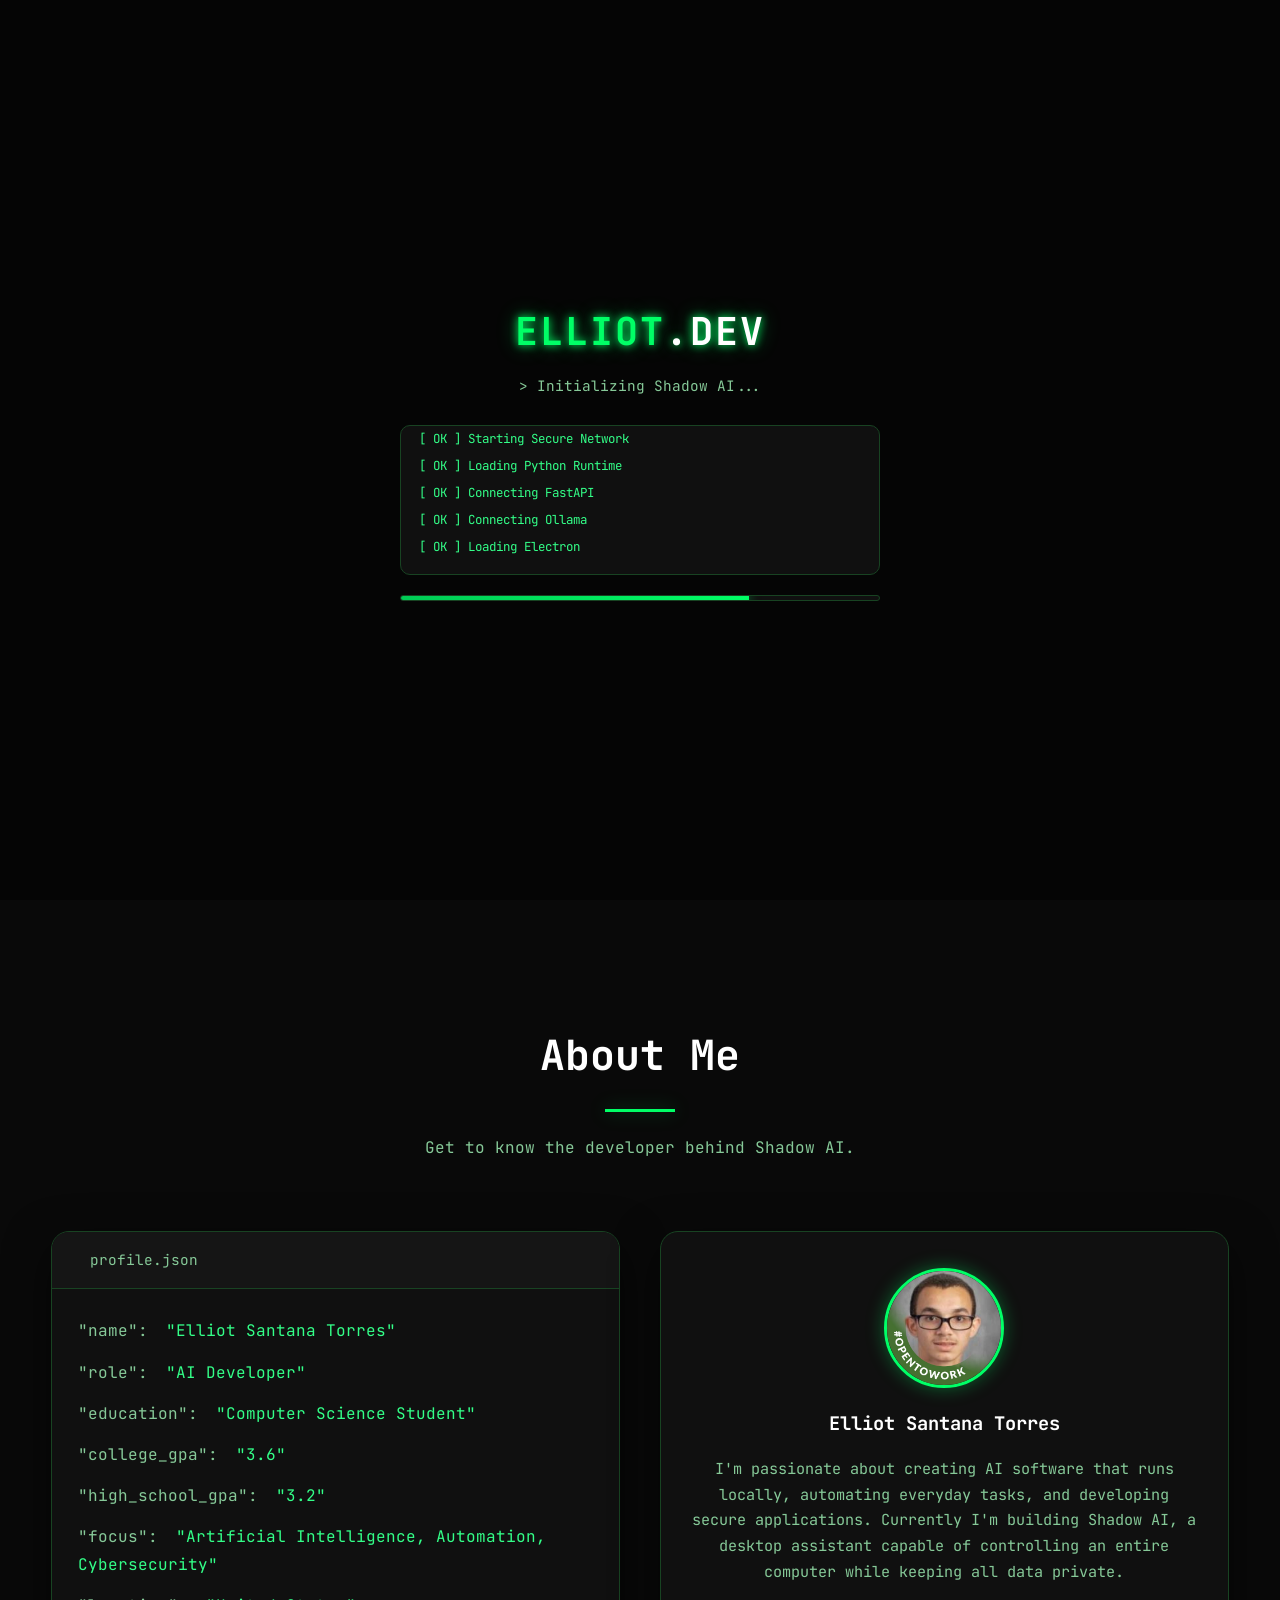
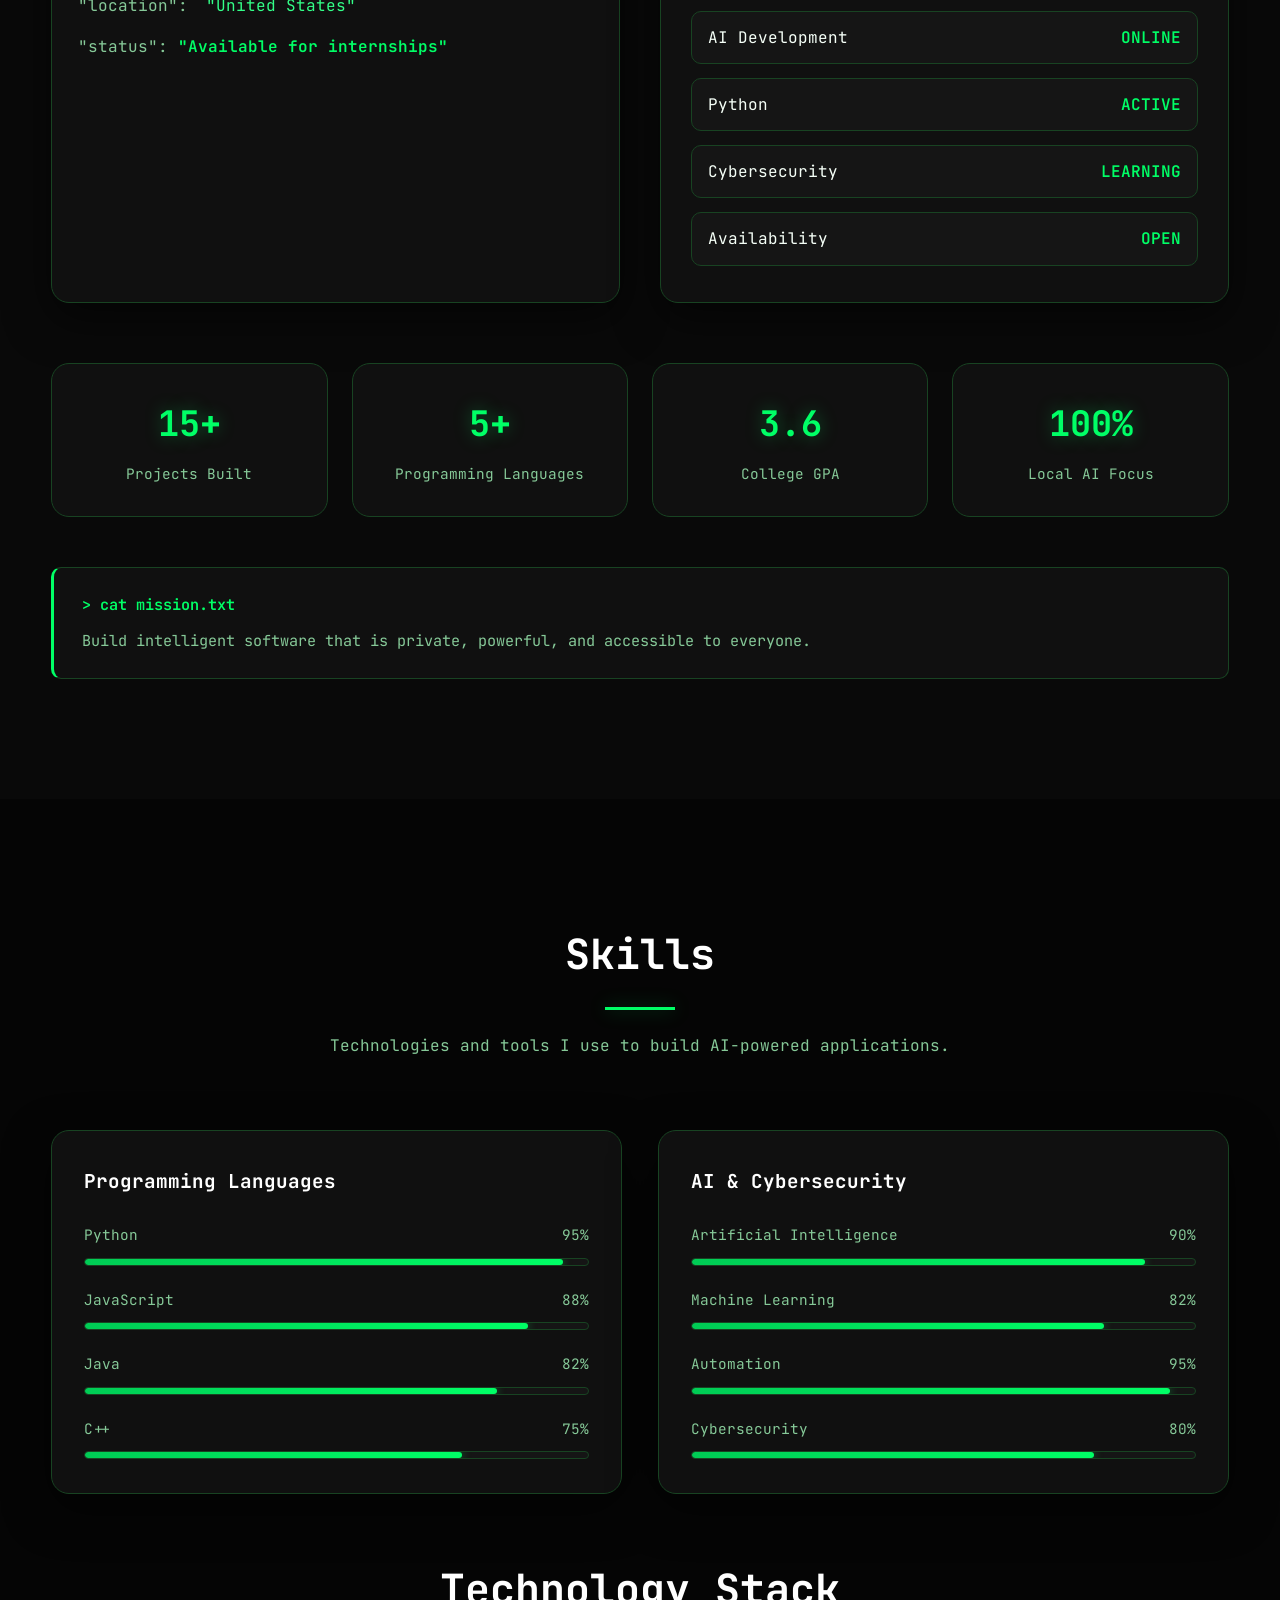
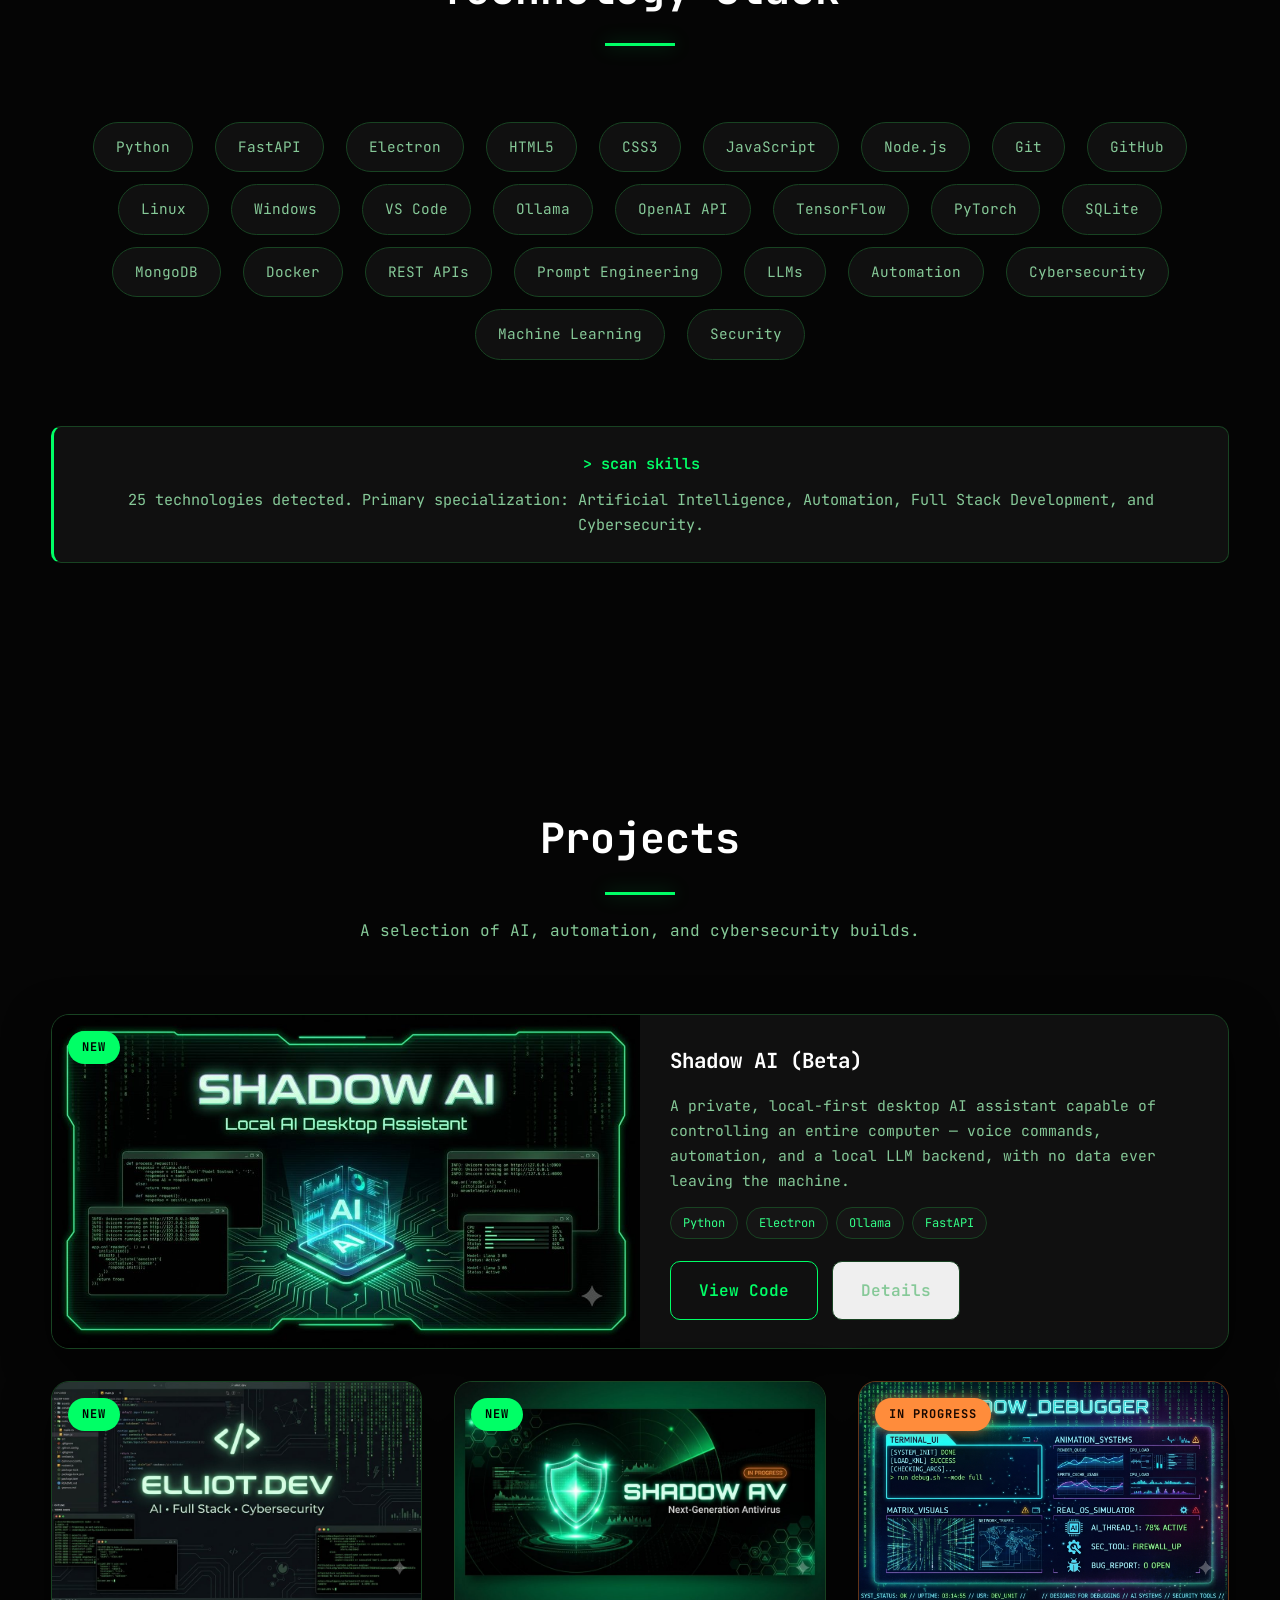
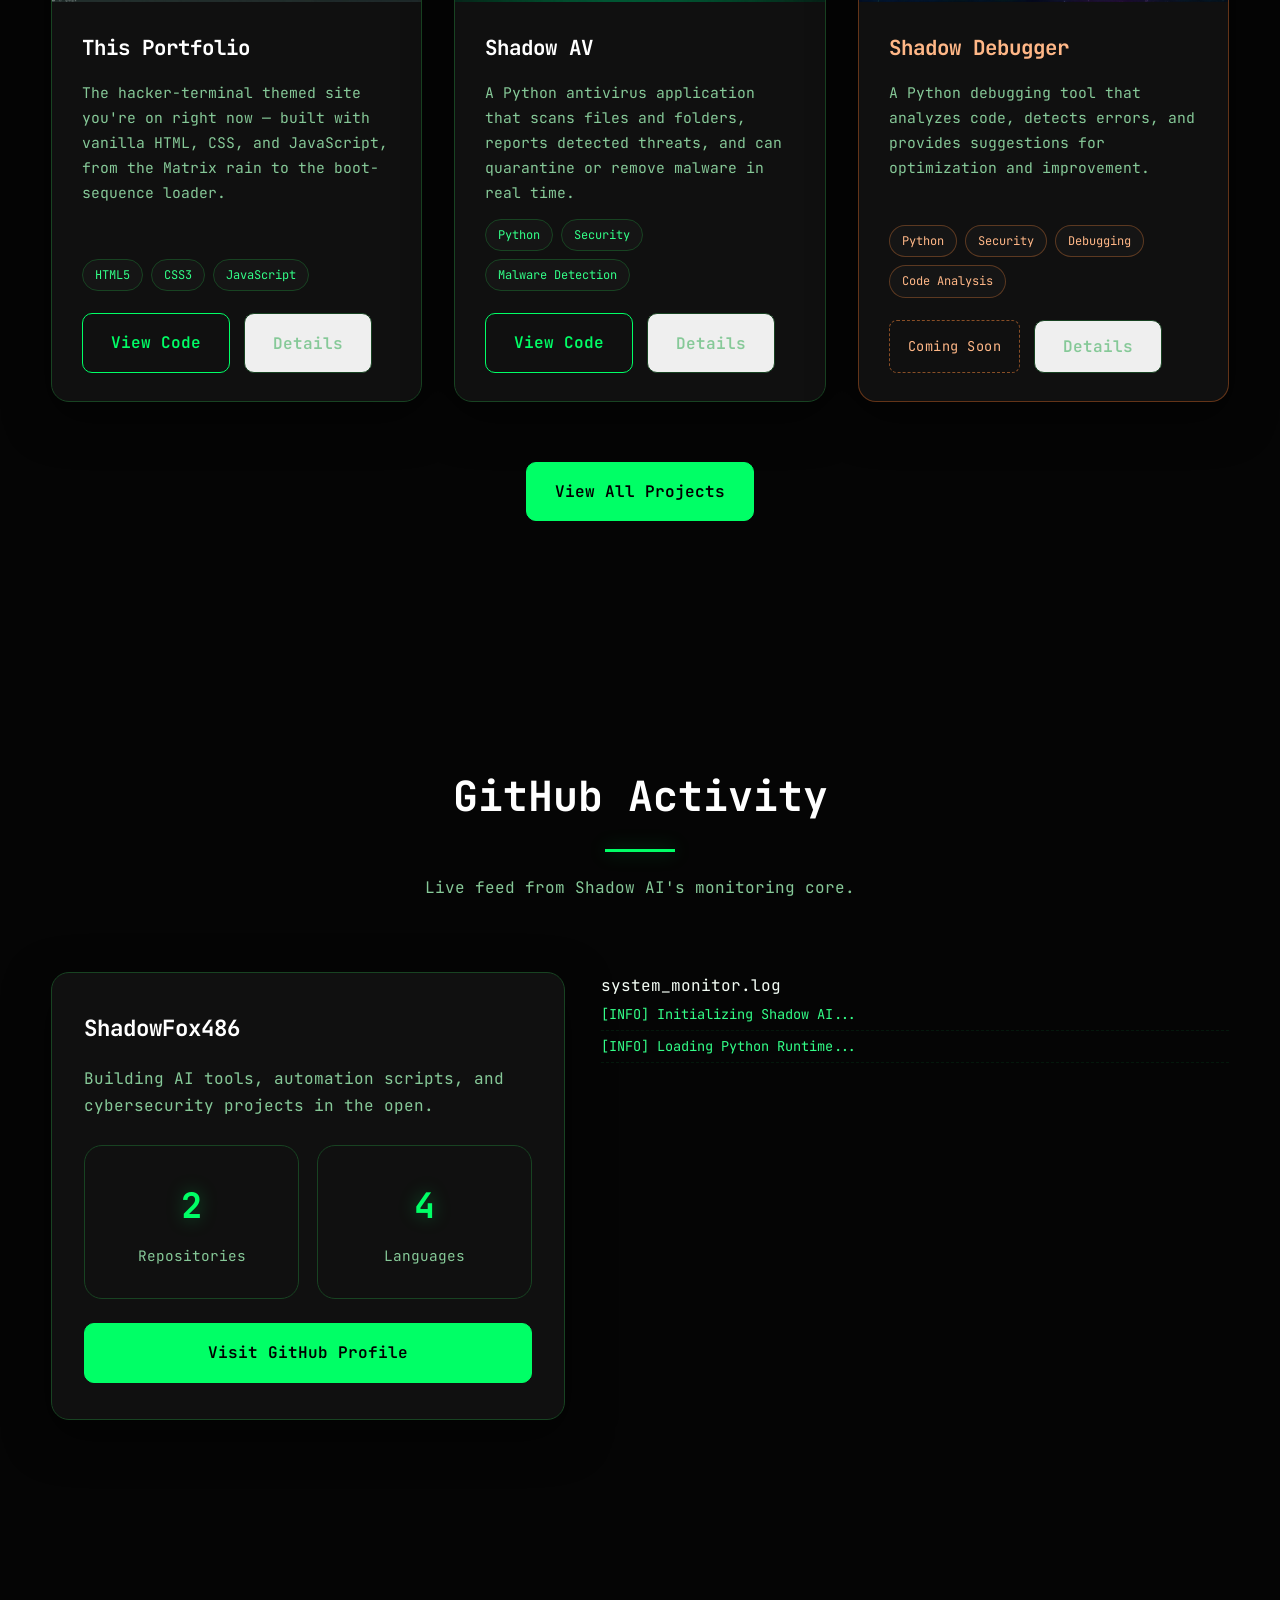
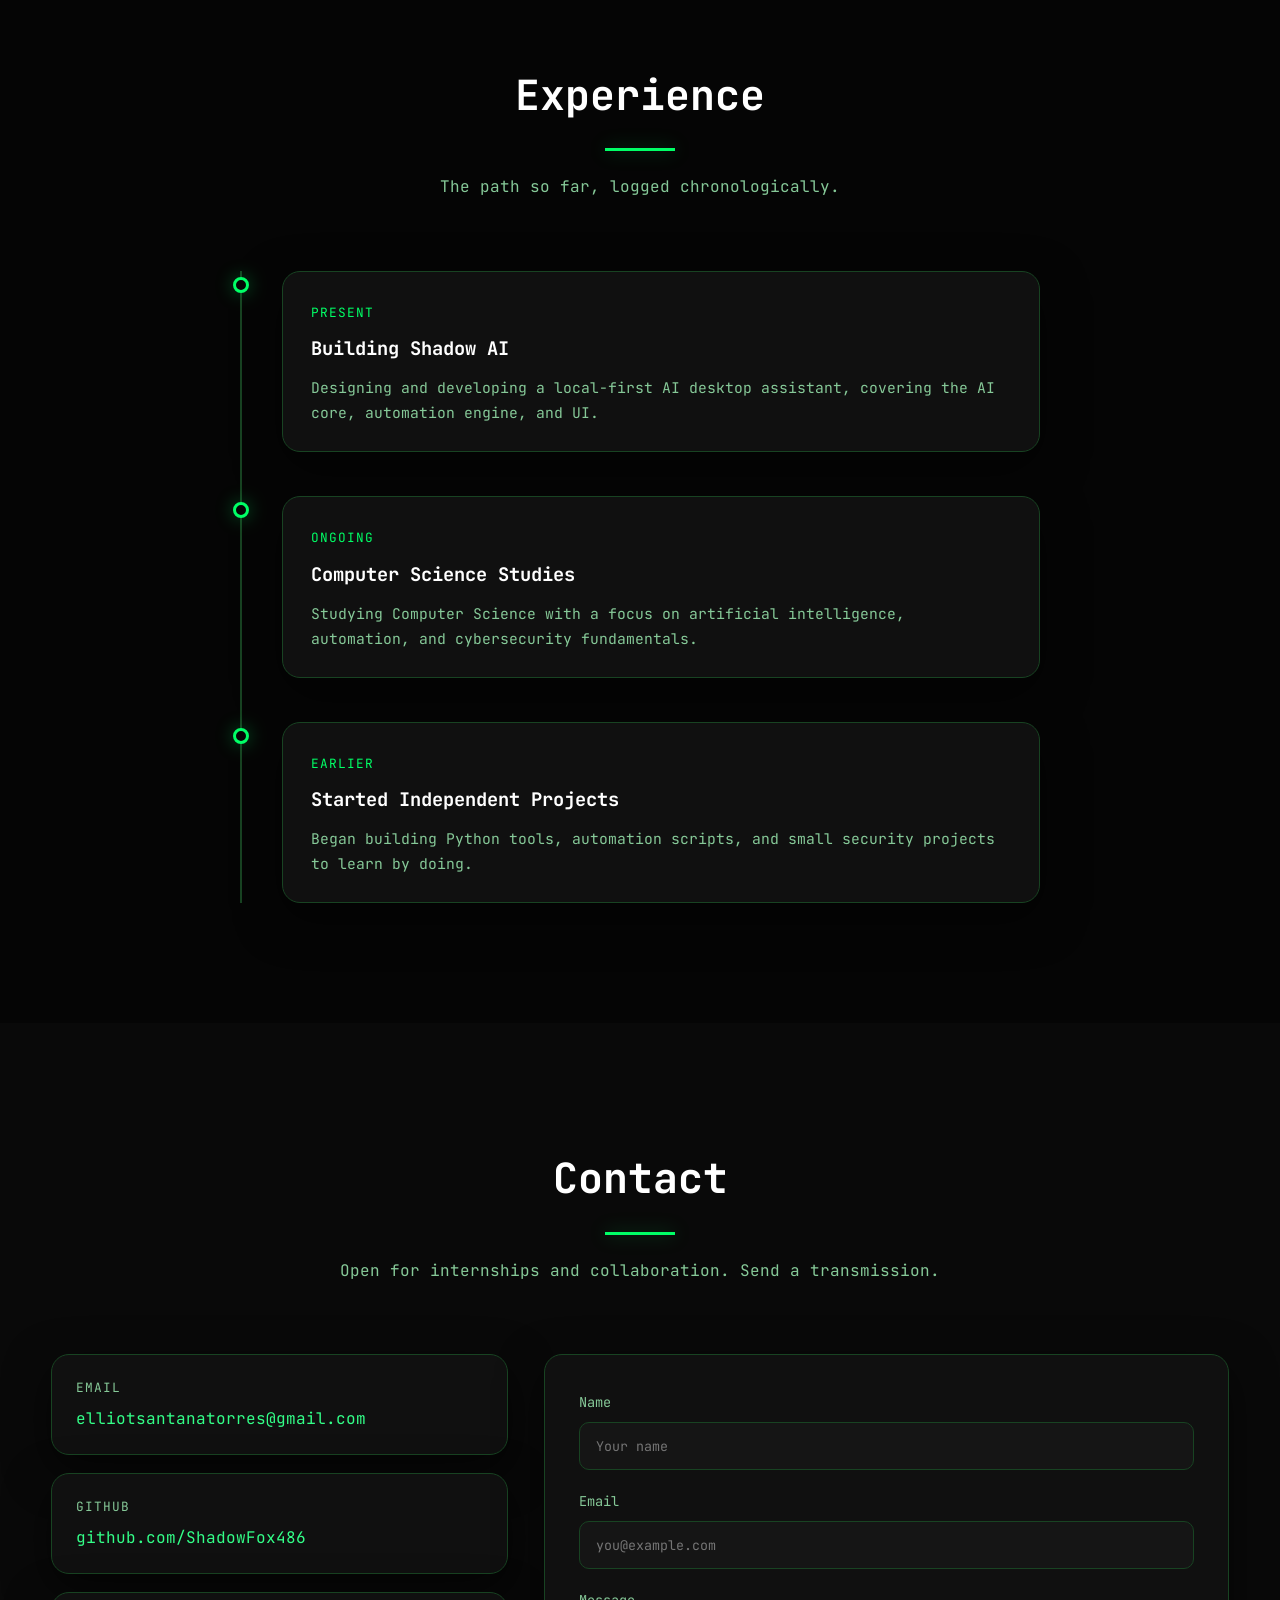
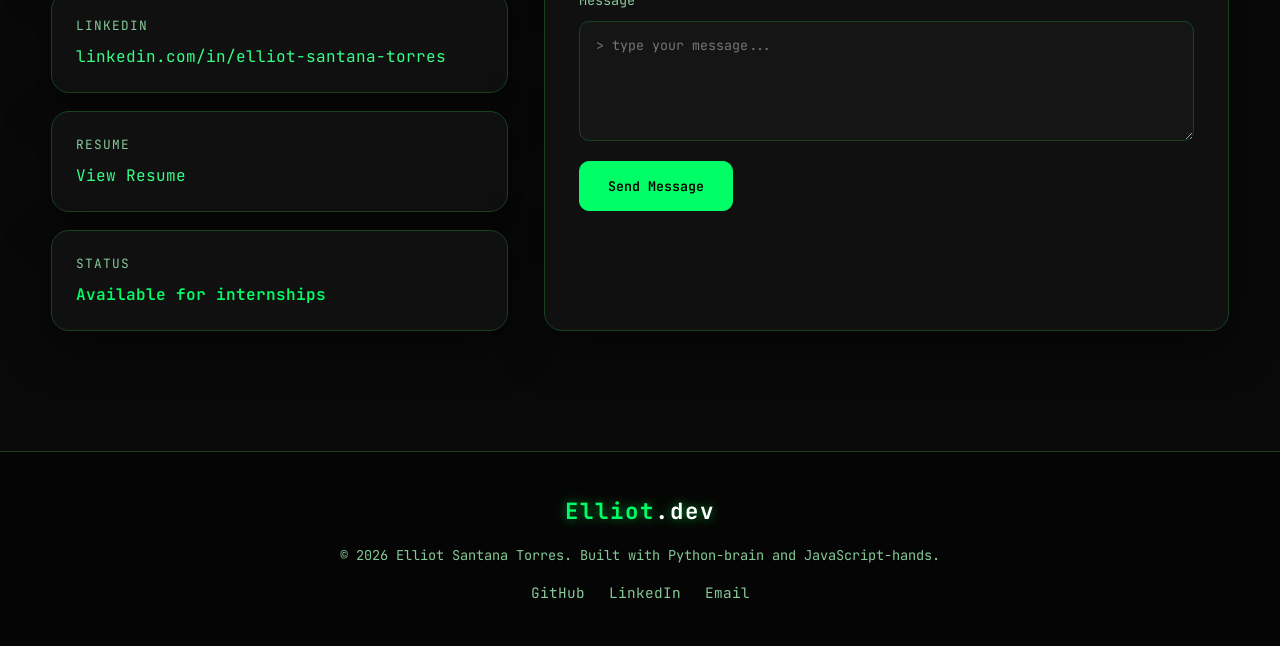
==== index.html @ 2250571c "first commit" ====
<!DOCTYPE html>
<html lang="en">

<head>
    <meta charset="UTF-8">

    <meta name="viewport"
          content="width=device-width, initial-scale=1.0">

    <title>Elliot.dev | AI Developer</title>

    <meta name="description"
          content="Portfolio of Elliot Santana Torres - AI Developer, Full Stack Developer, Cybersecurity Student">

    <link rel="icon" type="image/svg+xml" href="assets/icons/favicon.svg">

    <link rel="stylesheet" href="css/style.css">
    <link rel="stylesheet" href="css/animations.css">
    <link rel="stylesheet" href="css/responsive.css">


</head>

<body class="crt">
    <!-- ========================================= -->
<!-- LOADER -->
<!-- ========================================= -->

<div class="loader" id="loader">

    <div class="loader-inner">

        <h1 class="glow">
            ELLIOT<span class="text-white">.DEV</span>
        </h1>

        <p class="loader-sub">
            &gt; Initializing Shadow AI...
        </p>

        <div class="boot-log" id="boot-log"></div>

        <div class="loader-track">

            <div class="loader-bar" id="loader-bar"></div>

        </div>

    </div>

</div>
<!-- Matrix Background -->

<canvas id="matrix"></canvas>

<!-- Grid -->

<div class="grid-overlay"></div>

<!-- CRT Scanlines -->

<div class="scanlines"></div>

<!-- Scroll Progress -->

<div class="progress-bar"></div>
<header class="navbar">

    <a href="#" class="logo">

        Elliot<span>.dev</span>

    </a>

    <ul class="nav-links">

        <li><a href="#hero" class="active">Home</a></li>

        <li><a href="#about">About</a></li>

        <li><a href="#skills">Skills</a></li>

        <li><a href="#projects">Projects</a></li>

        <li><a href="#github">GitHub</a></li>

        <li><a href="#timeline">Experience</a></li>

        <li><a href="#contact">Contact</a></li>

    </ul>

    <div class="nav-right">

        <div class="status">

            <span class="status-dot"></span>

            SYSTEM ONLINE

        </div>

        <button class="menu-toggle">

            ☰

        </button>

    </div>

</header>
<section id="hero" class="hero">

<div class="container">

<div class="hero-grid">
    <div class="hero-left reveal">

<p class="hero-tag">

> SYSTEM READY

</p>

<h1>

Hi, I'm

<span class="text-green glow">

Elliot

</span>

</h1>

<h2 class="hero-job">

AI Developer

</h2>

<p class="hero-description">

I build AI applications, desktop software,
automation tools, and cybersecurity projects.

Currently studying Computer Science while
developing Shadow AI.

</p>
<div id="typing-terminal">

<div class="prompt-line">

<span class="prompt">

elliot@shadow:~$

</span>

<span class="command" id="typing"></span>

<span class="cursor"></span>

</div>

</div>
<div class="hero-status">

<span>Python</span>

<span>AI</span>

<span>Cybersecurity</span>

<span>Full Stack</span>

<span>Automation</span>

<span>Machine Learning</span>

</div>

</div>
<!-- ========================================= -->
<!-- HERO RIGHT -->
<!-- ========================================= -->

<div class="hero-card reveal float">

    <div class="terminal-window">

        <div class="terminal-header">

            <div class="window-controls">

                <span class="red"></span>

                <span class="yellow"></span>

                <span class="green"></span>

            </div>

            <div class="terminal-title">

                Shadow AI v3.0

            </div>

        </div>

        <div class="terminal-body">

            <img
                src="assets/images/profile.jpg"
                alt="Elliot Santana Torres"
                class="profile-image">

            <p>

                <span class="prompt">
                    root@shadow:~$
                </span>

                boot shadow_ai

            </p>

            <p class="success">

                ✔ AI Core Loaded

            </p>

            <p class="success">

                ✔ Python Engine Loaded

            </p>

            <p class="success">

                ✔ Automation Services Online

            </p>

            <p class="success">

                ✔ Voice Recognition Ready

            </p>

            <p class="success">

                ✔ Local LLM Connected

            </p>

            <p>

                <span class="prompt">
                    root@shadow:~$
                </span>

                status

            </p>

            <p class="white">

                CPU ............. 14%

            </p>

            <p class="white">

                RAM ............. 3.2 GB

            </p>

            <p class="white">

                AI Models ....... 5 Loaded

            </p>

            <p class="white">

                Security ........ ENABLED

            </p>

            <p class="white">

                Desktop Control . ACTIVE

            </p>

            <br>

            <p class="live">

                Shadow AI Running...

            </p>

        </div>

    </div>

</div>
</div>
</div>
</section>
<!-- ==========================================================
     ABOUT
========================================================== -->

<section id="about" class="about">

<div class="container">

<div class="section-title reveal">

<h2>About Me</h2>

<div class="divider"></div>

<p>

Get to know the developer behind Shadow AI.

</p>

</div>

<div class="about-grid">
    <div class="about-terminal reveal">

<div class="about-header">

<div class="window-controls">

<span class="red"></span>

<span class="yellow"></span>

<span class="green"></span>

</div>

<div class="about-title">

profile.json

</div>

</div>

<div class="about-body">

<p class="about-line">

"name":

<span class="about-value">

"Elliot Santana Torres"

</span>

</p>

<p class="about-line">

"role":

<span class="about-value">

"AI Developer"

</span>

</p>

<p class="about-line">

"education":

<span class="about-value">

"Computer Science Student"

</span>

</p>

<p class="about-line">

"college_gpa":

<span class="about-value">

"3.6"

</span>

</p>

<p class="about-line">

"high_school_gpa":

<span class="about-value">

"3.2"

</span>

</p>

<p class="about-line">

"focus":

<span class="about-value">

"Artificial Intelligence, Automation, Cybersecurity"

</span>

</p>

<p class="about-line">

"location":

<span class="about-value">

"United States"

</span>

</p>

<p class="about-line">

"status":

<span class="online">

"Available for internships"

</span>

</p>

</div>

</div>
<div class="profile-card reveal">

<img
src="assets/images/profile.jpg"
alt="Elliot">

<h3>

Elliot Santana Torres

</h3>

<p>

I'm passionate about creating AI software that runs locally,
automating everyday tasks, and developing secure applications.

Currently I'm building Shadow AI, a desktop assistant capable
of controlling an entire computer while keeping all data private.

</p>
<div class="status-list">

<div class="status-item">

<span>AI Development</span>

<span class="online">ONLINE</span>

</div>

<div class="status-item">

<span>Python</span>

<span class="online">ACTIVE</span>

</div>

<div class="status-item">

<span>Cybersecurity</span>

<span class="online">LEARNING</span>

</div>

<div class="status-item">

<span>Availability</span>

<span class="online">OPEN</span>

</div>

</div>

</div>
</div>
<div class="about-stats reveal">

<div class="stat-card">

<h2>15+</h2>

<p>Projects Built</p>

</div>

<div class="stat-card">

<h2>5+</h2>

<p>Programming Languages</p>

</div>

<div class="stat-card">

<h2>3.6</h2>

<p>College GPA</p>

</div>

<div class="stat-card">

<h2>100%</h2>

<p>Local AI Focus</p>

</div>

</div>
<div class="command-block reveal">

<p>

> cat mission.txt

</p>

<p>

Build intelligent software that is private,
powerful, and accessible to everyone.

</p>

</div>
</div>

</section>
<!-- ==========================================================
     SKILLS
========================================================== -->

<section id="skills" class="skills">

<div class="container">

<div class="section-title reveal">

<h2>Skills</h2>

<div class="divider"></div>

<p>

Technologies and tools I use to build AI-powered applications.

</p>

</div>

<div class="skills-grid">
    <div class="skill-category glass reveal">

<h3>

Programming Languages

</h3>

<div class="skill">

<div class="skill-header">

<span>Python</span>

<span>95%</span>

</div>

<div class="progress">

<span style="width:95%"></span>

</div>

</div>

<div class="skill">

<div class="skill-header">

<span>JavaScript</span>

<span>88%</span>

</div>

<div class="progress">

<span style="width:88%"></span>

</div>

</div>

<div class="skill">

<div class="skill-header">

<span>Java</span>

<span>82%</span>

</div>

<div class="progress">

<span style="width:82%"></span>

</div>

</div>

<div class="skill">

<div class="skill-header">

<span>C++</span>

<span>75%</span>

</div>

<div class="progress">

<span style="width:75%"></span>

</div>

</div>

</div>
<div class="skill-category glass reveal">

<h3>

AI & Cybersecurity

</h3>

<div class="skill">

<div class="skill-header">

<span>Artificial Intelligence</span>

<span>90%</span>

</div>

<div class="progress">

<span style="width:90%"></span>

</div>

</div>

<div class="skill">

<div class="skill-header">

<span>Machine Learning</span>

<span>82%</span>

</div>

<div class="progress">

<span style="width:82%"></span>

</div>

</div>

<div class="skill">

<div class="skill-header">

<span>Automation</span>

<span>95%</span>

</div>

<div class="progress">

<span style="width:95%"></span>

</div>

</div>

<div class="skill">

<div class="skill-header">

<span>Cybersecurity</span>

<span>80%</span>

</div>

<div class="progress">

<span style="width:80%"></span>

</div>

</div>

</div>

</div>

<div class="section-title reveal mt-5">

<h2>Technology Stack</h2>

<div class="divider"></div>

</div>

<div class="text-center reveal">
    <div class="skill-card">Python</div>

<div class="skill-card">FastAPI</div>

<div class="skill-card">Electron</div>

<div class="skill-card">HTML5</div>

<div class="skill-card">CSS3</div>

<div class="skill-card">JavaScript</div>

<div class="skill-card">Node.js</div>

<div class="skill-card">Git</div>

<div class="skill-card">GitHub</div>

<div class="skill-card">Linux</div>

<div class="skill-card">Windows</div>

<div class="skill-card">VS Code</div>

<div class="skill-card">Ollama</div>

<div class="skill-card">OpenAI API</div>

<div class="skill-card">TensorFlow</div>

<div class="skill-card">PyTorch</div>

<div class="skill-card">SQLite</div>

<div class="skill-card">MongoDB</div>

<div class="skill-card">Docker</div>

<div class="skill-card">REST APIs</div>

<div class="skill-card">Prompt Engineering</div>

<div class="skill-card">LLMs</div>

<div class="skill-card">Automation</div>

<div class="skill-card">Cybersecurity</div>

<div class="skill-card">Machine Learning</div>

<div class="skill-card">Security</div>

<div class="command-block reveal mt-5">

<p>

> scan skills

</p>

<p>

25 technologies detected.

Primary specialization:
Artificial Intelligence, Automation, Full Stack Development, and Cybersecurity.

</p>

</div>
</div>
</div>

</section>
<!-- ==========================================================
     PROJECTS
========================================================== -->

<section id="projects" class="projects">

<div class="container">

<div class="section-title reveal">

<h2>Projects</h2>

<div class="divider"></div>

<p>

A selection of AI, automation, and cybersecurity builds.

</p>

</div>

<div class="projects-grid">

    <div class="project-card featured glass reveal" data-project="shadow-ai">

        <div class="project-image">
            <img src="assets/images/banner-shadow-ai.jpg" alt="Shadow AI — Local AI Desktop Assistant">
            <span class="project-tag">New</span>
        </div>

        <div class="project-body">

            <h3>Shadow AI (Beta)</h3>

            <p>
                A private, local-first desktop AI assistant capable of
                controlling an entire computer — voice commands, automation,
                and a local LLM backend, with no data ever leaving the machine.
            </p>

            <div class="project-stack">
                <span>Python</span>
                <span>Electron</span>
                <span>Ollama</span>
                <span>FastAPI</span>
            </div>

            <div class="project-links">
                <a href="https://github.com/ShadowFox486/Shadow-AI" target="_blank" class="btn">View Code</a>
                <button type="button" class="btn btn-ghost project-details-btn" data-project="shadow-ai">Details</button>
            </div>

        </div>

    </div>

    <div class="project-card glass reveal" data-project="portfolio">

        <div class="project-image">
            <img src="assets/images/banner-portfolio.jpg" alt="Elliot.dev — Portfolio Website">
            <span class="project-tag">New</span>
        </div>

        <div class="project-body">

            <h3>This Portfolio</h3>

            <p>
                The hacker-terminal themed site you're on right now —
                built with vanilla HTML, CSS, and JavaScript, from the
                Matrix rain to the boot-sequence loader.
            </p>

            <div class="project-stack">
                <span>HTML5</span>
                <span>CSS3</span>
                <span>JavaScript</span>
            </div>

            <div class="project-links">
                <a href="https://github.com/ShadowFox486/ShadowFox486.github.io" target="_blank" class="btn">View Code</a>
                <button type="button" class="btn btn-ghost project-details-btn" data-project="portfolio">Details</button>
            </div>

        </div>

    </div>

    <div class="project-card glass reveal " data-project="shadow-av">

        <div class="project-image">
            <img src="assets/images/banner-shadow-av.jpg" alt="Shadow AV — Next-Generation Antivirus">
            <span class="project-tag status-progress">New</span>
        </div>

        <div class="project-body">

            <h3>Shadow AV</h3>

            <p>
                A Python antivirus application that scans files and
                folders, reports detected threats, and can quarantine
                or remove malware in real time.
            </p>

            <div class="project-stack">
                <span>Python</span>
                <span>Security</span>
                <span>Malware Detection</span>
            </div>

            <div class="project-links">
                <a href="https://github.com/ShadowFox486/Shadow-AV" target="_blank" class="btn">View Code</a>
                <button type="button" class="btn btn-ghost project-details-btn" data-project="shadow-av">Details</button>
            </div>

        </div>

    </div>
    <div class="project-card glass reveal danger" data-project="shadow-debugger">

        <div class="project-image">
            <img src="assets/images/banner-shadow-debugger.png" alt="Shadow Debugger — Multi-Platform Debugging Tool">
            <span class="project-tag status-progress">In Progress</span>
        </div>

        <div class="project-body">

            <h3>Shadow Debugger</h3>

            <p>
                A Python debugging tool that analyzes code, detects errors,
                 and provides suggestions for optimization and improvement.
            </p>

            <div class="project-stack">
                <span>Python</span>
                <span>Security</span>
                <span>Debugging</span>
                <span>Code Analysis</span>
            </div>

            <div class="project-links">
                <span class="coming-soon">Coming Soon</span>
                <button type="button" class="btn btn-ghost project-details-btn" data-project="shadow-av">Details</button>
            </div>

        </div>

    </div>

</div>

<div class="text-center reveal mt-5">

    <a href="projects.html" class="btn btn-primary">View All Projects</a>

</div>

</div>

</section>

<!-- ==========================================================
     PROJECT DETAILS MODAL
========================================================== -->

<div class="modal-overlay" id="project-modal">

    <div class="modal-window">

        <div class="modal-header">

            <div class="window-controls">
                <span class="red" id="modal-close"></span>
                <span class="yellow"></span>
                <span class="green"></span>
            </div>

            <div class="modal-file-title" id="modal-file-title">project.json</div>

            <button class="modal-x" id="modal-x" aria-label="Close">&times;</button>

        </div>

        <div class="modal-body">

            <div class="modal-image">
                <img id="modal-image" src="" alt="">
            </div>

            <div class="modal-info">

                <span class="modal-status" id="modal-status"></span>

                <h3 id="modal-title"></h3>

                <p id="modal-description"></p>

                <div class="project-stack" id="modal-stack"></div>

                <div class="modal-meta" id="modal-role"></div>

                <div class="modal-note" id="modal-note"></div>

                <div class="modal-actions" id="modal-actions"></div>

            </div>

        </div>

    </div>

</div>

<!-- ==========================================================
     GITHUB / LIVE SYSTEM
========================================================== -->

<section id="github" class="github">

<div class="container">

<div class="section-title reveal">

<h2>GitHub Activity</h2>

<div class="divider"></div>

<p>

Live feed from Shadow AI's monitoring core.

</p>

</div>

<div class="github-grid">

    <div class="github-card glass reveal">

        <h3>ShadowFox486</h3>

        <p class="text-muted">
            Building AI tools, automation scripts, and cybersecurity
            projects in the open.
        </p>

        <div class="github-stats">

            <div class="stat-card">
                <h2>2</h2>
                <p>Repositories</p>
            </div>

            <div class="stat-card">
                <h2>4</h2>
                <p>Languages</p>
            </div>

        </div>

        <a href="https://github.com/ShadowFox486" target="_blank" class="btn btn-primary">
            Visit GitHub Profile
        </a>

    </div>

    <div class="terminal-window reveal">

        <div class="terminal-header">

            <div class="window-controls">
                <span class="red"></span>
                <span class="yellow"></span>
                <span class="green"></span>
            </div>

            <div class="terminal-title">system_monitor.log</div>

        </div>

        <div class="terminal-body" id="system-terminal">

        </div>

    </div>

</div>

</div>

</section>
<!-- ==========================================================
     EXPERIENCE / TIMELINE
========================================================== -->

<section id="timeline" class="timeline-section">

<div class="container">

<div class="section-title reveal">

<h2>Experience</h2>

<div class="divider"></div>

<p>

The path so far, logged chronologically.

</p>

</div>

<div class="timeline">

    <div class="timeline-item reveal">
        <div class="timeline-dot"></div>
        <div class="timeline-content glass">
            <span class="timeline-date">Present</span>
            <h3>Building Shadow AI</h3>
            <p>
                Designing and developing a local-first AI desktop assistant,
                covering the AI core, automation engine, and UI.
            </p>
        </div>
    </div>

    <div class="timeline-item reveal">
        <div class="timeline-dot"></div>
        <div class="timeline-content glass">
            <span class="timeline-date">Ongoing</span>
            <h3>Computer Science Studies</h3>
            <p>
                Studying Computer Science with a focus on artificial
                intelligence, automation, and cybersecurity fundamentals.
            </p>
        </div>
    </div>

    <div class="timeline-item reveal">
        <div class="timeline-dot"></div>
        <div class="timeline-content glass">
            <span class="timeline-date">Earlier</span>
            <h3>Started Independent Projects</h3>
            <p>
                Began building Python tools, automation scripts, and
                small security projects to learn by doing.
            </p>
        </div>
    </div>

</div>

</div>

</section>
<!-- ==========================================================
     CONTACT
========================================================== -->

<section id="contact" class="contact">

<div class="container">

<div class="section-title reveal">

<h2>Contact</h2>

<div class="divider"></div>

<p>

Open for internships and collaboration. Send a transmission.

</p>

</div>

<div class="contact-grid">

    <div class="contact-info reveal">

        <div class="contact-item glass">
            <span class="contact-label">Email</span>
            <a href="mailto:elliotsantanatorres@gmail.com">elliotsantanatorres@gmail.com</a>
        </div>

        <div class="contact-item glass">
            <span class="contact-label">GitHub</span>
            <a href="https://github.com/ShadowFox486" target="_blank">github.com/ShadowFox486</a>
        </div>

        <div class="contact-item glass">
            <span class="contact-label">LinkedIn</span>
            <a href="https://www.linkedin.com/in/elliot-santana-torres-117781337/" target="_blank">linkedin.com/in/elliot-santana-torres</a>
        </div>

        <div class="contact-item glass">
            <span class="contact-label">Resume</span>
            <a href="resume.html">View Resume</a>
        </div>

        <div class="contact-item glass">
            <span class="contact-label">Status</span>
            <span class="online">Available for internships</span>
        </div>

    </div>

    <form class="contact-form glass reveal" id="contact-form" action="https://formspree.io/f/xpqgovjl" method="POST">

        <div class="form-group">
            <label for="name">Name</label>
            <input type="text" id="name" name="name" placeholder="Your name" required>
        </div>

        <div class="form-group">
            <label for="email">Email</label>
            <input type="email" id="email" name="email" placeholder="you@example.com" required>
        </div>

        <div class="form-group">
            <label for="message">Message</label>
            <textarea id="message" name="message" rows="5" placeholder="&gt; type your message..." required></textarea>
        </div>

        <button type="submit" class="btn btn-primary">Send Message</button>

    </form>

</div>

</div>

</section>
<!-- ==========================================================
     FOOTER
========================================================== -->

<footer class="footer">

<div class="container footer-inner">

<a href="#" class="logo">Elliot<span>.dev</span></a>

<p>&copy; 2026 Elliot Santana Torres. Built with Python-brain and JavaScript-hands.</p>

<div class="footer-socials">
    <a href="https://github.com/ShadowFox486" target="_blank">GitHub</a>
    <a href="https://www.linkedin.com/in/elliot-santana-torres-117781337/" target="_blank">LinkedIn</a>
    <a href="mailto:elliotsantanatorres@gmail.com">Email</a>
</div>

</div>

</footer>

<button class="back-to-top" aria-label="Back to top">&uarr;</button>

<script src="js/loader.js"></script>
<script src="js/matrix.js"></script>
<script src="js/typing.js"></script>
<script src="js/terminal.js"></script>
<script src="js/cursor.js"></script>
<script src="js/effects.js"></script>
<script src="js/modal.js"></script>
<script src="js/main.js"></script>

</body>

</html>
---- css/style.css ----
/* ==========================================
   Elliot.dev Portfolio
   Hacker Terminal Theme
   Version 4.0
========================================== */

/* Google Font */
@import url("https://fonts.googleapis.com/css2?family=JetBrains+Mono:wght@300;400;500;600;700;800&display=swap");

/* ==========================================
   Variables
========================================== */

:root{

    --bg:#050505;
    --bg2:#090909;
    --card:#101010;
    --card2:#151515;

    --green:#00ff66;
    --green2:#33ff88;
    --green3:#00cc55;

    --text:#f5fff7;
    --muted:#86c998;

    --border:#184322;

    --shadow:
        0 15px 45px rgba(0,0,0,.55);

    --glow:
        0 0 18px rgba(0,255,102,.35);

    --radius:18px;

    --transition:.35s ease;

}

/* ==========================================
   Reset
========================================== */

*{

    margin:0;
    padding:0;
    box-sizing:border-box;

}

html{

    scroll-behavior:smooth;

}

body{

    font-family:"JetBrains Mono", monospace;
    background:var(--bg);
    color:var(--text);
    line-height:1.7;
    overflow-x:hidden;

}

/* Links */

a{

    color:inherit;
    text-decoration:none;

}

/* Lists */

ul{

    list-style:none;

}

/* Images */

img{

    display:block;
    max-width:100%;

}

/* Buttons */

button{

    font-family:inherit;
    cursor:pointer;
    border:none;

}

/* Container */

.container{

    width:min(92%,1350px);
    margin:auto;

}

/* Sections */

section{

    padding:120px 0;
    position:relative;

}
/* ==========================================
   Hacker Background
========================================== */

body::before{

    content:"";

    position:fixed;

    inset:0;

    background:

    radial-gradient(circle at top right,
    rgba(0,255,102,.07),
    transparent 35%),

    radial-gradient(circle at bottom left,
    rgba(0,255,102,.05),
    transparent 40%);

    z-index:-3;

    pointer-events:none;

}

.grid-overlay{

    position:fixed;

    inset:0;

    background-image:

    linear-gradient(rgba(0,255,102,.12) 1px, transparent 1px),

    linear-gradient(90deg,
    rgba(0,255,102,.12) 1px,
    transparent 1px);

    background-size:50px 50px;

    opacity:.08;

    pointer-events:none;

    z-index:-2;

}

.scanlines{

    position:fixed;

    inset:0;

    background:

    repeating-linear-gradient(

        to bottom,

        transparent 0px,

        transparent 2px,

        rgba(0,255,102,.04) 3px,

        transparent 4px

    );

    opacity:.08;

    pointer-events:none;

    z-index:999;

}
/* ==========================================
   Helpers
========================================== */

.text-green{

    color:var(--green);

}

.text-muted{

    color:var(--muted);

}

.glow{

    text-shadow:

    0 0 8px var(--green),

    0 0 20px rgba(0,255,102,.45);

}

.reveal{

    opacity:0;

    transform:translateY(50px);

    transition:.8s;

}

.reveal.active{

    opacity:1;

    transform:translateY(0);

}
/* ==========================================================
   NAVIGATION
========================================================== */

.navbar{

    position:fixed;

    top:0;
    left:0;

    width:100%;
    height:80px;

    display:flex;
    justify-content:space-between;
    align-items:center;

    padding:0 60px;

    background:rgba(5,5,5,.82);

    backdrop-filter:blur(18px);

    border-bottom:1px solid rgba(0,255,102,.18);

    z-index:10000;

    transition:.35s ease;

}

.navbar.scrolled{

    background:#050505;

    box-shadow:
        0 10px 30px rgba(0,0,0,.65);

}

/* ==========================================================
   LOGO
========================================================== */

.logo{

    font-size:1.4rem;

    font-weight:700;

    color:var(--green);

    letter-spacing:2px;

    text-shadow:

        0 0 10px rgba(0,255,102,.5),

        0 0 25px rgba(0,255,102,.25);

}

.logo span{

    color:white;

}
/* ==========================================================
   NAV LINKS
========================================================== */

.nav-links{

    display:flex;

    align-items:center;

    gap:40px;

}

.nav-links li{

    position:relative;

}

.nav-links a{

    color:var(--muted);

    font-size:.95rem;

    text-transform:uppercase;

    letter-spacing:1px;

    transition:.3s;

}

.nav-links a:hover{

    color:var(--green);

}
.nav-links a::after{

    content:"";

    position:absolute;

    bottom:-8px;
    left:0;

    width:0;

    height:2px;

    background:var(--green);

    transition:.35s;

    box-shadow:

        0 0 10px var(--green);

}

.nav-links a:hover::after{

    width:100%;

}

.nav-links a.active{

    color:var(--green);

}

.nav-links a.active::after{

    width:100%;

}
/* ==========================================================
   NAV RIGHT
========================================================== */

.nav-right{

    display:flex;

    align-items:center;

    gap:20px;

}
.status{

    display:flex;

    align-items:center;

    gap:10px;

    color:var(--green);

    font-size:.85rem;

}

.status-dot{

    width:10px;

    height:10px;

    border-radius:50%;

    background:var(--green);

    box-shadow:

        0 0 15px var(--green);

    animation:pulse 2s infinite;

}

@keyframes pulse{

    0%{

        transform:scale(1);

    }

    50%{

        transform:scale(1.4);

    }

    100%{

        transform:scale(1);

    }

}
.theme-toggle{

    width:45px;

    height:45px;

    border-radius:50%;

    background:#111;

    border:1px solid var(--border);

    color:var(--green);

    transition:.35s;

}

.theme-toggle:hover{

    background:var(--green);

    color:black;

    transform:rotate(180deg);

}
.menu-toggle{

    display:none;

    background:none;

    color:var(--green);

    font-size:30px;

}
@media(max-width:900px){

    .navbar{

        padding:0 25px;

    }

    .menu-toggle{

        display:block;

    }

    .nav-links{

        position:absolute;

        top:80px;

        left:0;

        width:100%;

        display:none;

        flex-direction:column;

        background:#050505;

        padding:30px 0;

        gap:25px;

        border-bottom:1px solid var(--border);

    }

    .nav-links.active{

        display:flex;

    }

    .status{

        display:none;

    }

}
/* ==========================================================
   HERO
========================================================== */

.hero{

    min-height:100vh;

    display:flex;

    align-items:center;

    padding-top:100px;

    position:relative;

}

.hero-grid{

    display:grid;

    grid-template-columns:1.2fr .8fr;

    gap:80px;

    align-items:center;

}
/* ==========================================================
   HERO LEFT
========================================================== */

.hero-left{

    display:flex;

    flex-direction:column;

    justify-content:center;

}

.hero-tag{

    color:var(--green);

    letter-spacing:3px;

    text-transform:uppercase;

    margin-bottom:25px;

    font-size:.9rem;

}

.hero h1{

    font-size:4.8rem;

    line-height:1.05;

    margin-bottom:18px;

    color:white;

}

.hero-job{

    font-size:2rem;

    color:var(--green);

    margin-bottom:25px;

}

.hero-description{

    max-width:650px;

    color:var(--muted);

    margin-bottom:35px;

    font-size:1.05rem;

}
/* ==========================================================
   TERMINAL PROMPT
========================================================== */

.prompt-line{

    display:flex;

    gap:10px;

    margin-bottom:10px;

    flex-wrap:wrap;

}

.prompt{

    color:var(--green);

    font-weight:700;

}

.command{

    color:white;

}

.output{

    color:var(--muted);

    margin-left:24px;

    margin-bottom:16px;

}
/* ==========================================================
   HERO BUTTONS
========================================================== */

.hero-buttons{

    display:flex;

    gap:18px;

    flex-wrap:wrap;

    margin-top:35px;

}

.btn{

    display:inline-flex;

    align-items:center;

    justify-content:center;

    padding:15px 28px;

    border-radius:10px;

    border:1px solid var(--green);

    color:var(--green);

    transition:.35s;

    font-weight:600;

}

.btn:hover{

    background:var(--green);

    color:black;

    transform:translateY(-4px);

    box-shadow:

        0 0 20px rgba(0,255,102,.35);

}

.btn-primary{

    background:var(--green);

    color:black;

}

.btn-primary:hover{

    background:#66ff99;

}
/* ==========================================================
   HERO BADGES
========================================================== */

.hero-status{

    display:flex;

    flex-wrap:wrap;

    gap:15px;

    margin-top:35px;

}

.hero-status span{

    padding:10px 18px;

    border-radius:999px;

    border:1px solid var(--green);

    color:var(--green);

    background:#0f0f0f;

    transition:.35s;

}

.hero-status span:hover{

    background:var(--green);

    color:black;

}
/* ==========================================================
   HERO RIGHT
========================================================== */

.hero-card{

    position:relative;

}

.hero-card .terminal-window{

    animation:float 6s ease-in-out infinite;

}
/* ==========================================================
   PROFILE IMAGE
========================================================== */

.profile-image{

    width:150px;

    height:150px;

    object-fit:cover;

    border-radius:50%;

    margin:0 auto 30px;

    border:3px solid var(--green);

    box-shadow:

        0 0 30px rgba(0,255,102,.45);

}
/* ==========================================================
   FLOAT
========================================================== */

@keyframes float{

    0%{

        transform:translateY(0);

    }

    50%{

        transform:translateY(-15px);

    }

    100%{

        transform:translateY(0);

    }

}
/* ==========================================================
   HERO RESPONSIVE
========================================================== */

@media(max-width:950px){

    .hero-grid{

        grid-template-columns:1fr;

    }

    .hero{

        text-align:center;

    }

    .hero-left{

        align-items:center;

    }

    .hero-description{

        max-width:100%;

    }

    .hero-buttons{

        justify-content:center;

    }

    .hero-status{

        justify-content:center;

    }

}

/* ==========================================================
   GLASS CARD (shared)
========================================================== */

.glass{

    background:var(--card);
    border:1px solid var(--border);
    border-radius:var(--radius);
    box-shadow:var(--shadow);
    transition:var(--transition);

}

.glass:hover{

    border-color:var(--green3);

}

.mt-5{ margin-top:60px; }
.text-center{ text-align:center; }
.text-white{ color:#fff; }

/* ==========================================================
   SECTION TITLE (shared)
========================================================== */

.section-title{

    text-align:center;
    max-width:650px;
    margin:0 auto 70px;

}

.section-title h2{

    font-size:2.6rem;
    color:#fff;
    margin-bottom:18px;

}

.divider{

    width:70px;
    height:3px;
    background:var(--green);
    margin:0 auto 22px;
    box-shadow:var(--glow);

}

.section-title p{

    color:var(--muted);

}

/* ==========================================================
   ABOUT
========================================================== */

.about{
    background:var(--bg2);
}

.about-grid{

    display:grid;
    grid-template-columns:1fr 1fr;
    gap:40px;
    margin-bottom:60px;

}

.about-terminal{

    background:var(--card);
    border:1px solid var(--border);
    border-radius:var(--radius);
    overflow:hidden;
    box-shadow:var(--shadow);

}

.about-header{

    display:flex;
    align-items:center;
    gap:16px;
    padding:16px 22px;
    background:var(--card2);
    border-bottom:1px solid var(--border);

}

.about-title{

    color:var(--muted);
    font-size:.9rem;

}

.about-body{

    padding:28px 26px;

}

.about-line{

    margin-bottom:14px;
    color:var(--muted);

}

.about-value{

    color:var(--green2);
    margin-left:8px;

}

.online{

    color:var(--green);
    font-weight:600;

}

.profile-card{

    background:var(--card);
    border:1px solid var(--border);
    border-radius:var(--radius);
    padding:36px 30px;
    text-align:center;
    box-shadow:var(--shadow);

}

.profile-card img{

    width:120px;
    height:120px;
    object-fit:cover;
    border-radius:50%;
    margin:0 auto 20px;
    border:3px solid var(--green);
    box-shadow:var(--glow);

}

.profile-card h3{

    color:#fff;
    margin-bottom:16px;

}

.profile-card p{

    color:var(--muted);
    margin-bottom:26px;
    font-size:.95rem;

}

.status-list{

    display:flex;
    flex-direction:column;
    gap:14px;
    text-align:left;

}

.status-item{

    display:flex;
    justify-content:space-between;
    padding:12px 16px;
    background:var(--card2);
    border-radius:10px;
    border:1px solid var(--border);

}

.about-stats{

    display:grid;
    grid-template-columns:repeat(4,1fr);
    gap:24px;
    margin-bottom:50px;

}

.stat-card{

    background:var(--card);
    border:1px solid var(--border);
    border-radius:var(--radius);
    padding:30px 20px;
    text-align:center;
    transition:var(--transition);

}

.stat-card:hover{

    border-color:var(--green3);
    transform:translateY(-6px);

}

.stat-card h2{

    color:var(--green);
    font-size:2.2rem;
    margin-bottom:8px;
    text-shadow:var(--glow);

}

.stat-card p{

    color:var(--muted);
    font-size:.9rem;

}

.command-block{

    background:var(--card);
    border:1px solid var(--border);
    border-left:3px solid var(--green);
    border-radius:10px;
    padding:24px 28px;
    color:var(--muted);
    font-size:.95rem;
}

.command-block p:first-child{

    color:var(--green);
    margin-bottom:10px;
    font-weight:600;

}

/* ==========================================================
   SKILLS
========================================================== */

.skills-grid{

    display:grid;
    grid-template-columns:1fr 1fr;
    gap:36px;
    margin-bottom:60px;

}

.skill-category{

    padding:34px 32px;

}

.skill-category h3{

    color:#fff;
    margin-bottom:26px;
    font-size:1.2rem;

}

.skill{

    margin-bottom:22px;

}

.skill:last-child{

    margin-bottom:0;

}

.skill-header{

    display:flex;
    justify-content:space-between;
    margin-bottom:10px;
    color:var(--muted);
    font-size:.9rem;

}

.progress{

    height:8px;
    background:var(--card2);
    border-radius:999px;
    overflow:hidden;
    border:1px solid var(--border);

}

.progress span{

    display:block;
    height:100%;
    background:linear-gradient(90deg,var(--green3),var(--green));
    border-radius:999px;
    box-shadow:0 0 10px rgba(0,255,102,.5);
    transition:width 1.4s ease;

}

.skill-card{

    display:inline-flex;
    align-items:center;
    justify-content:center;
    padding:12px 22px;
    margin:6px;
    background:var(--card);
    border:1px solid var(--border);
    border-radius:999px;
    color:var(--muted);
    font-size:.9rem;
    transition:var(--transition);

}

.skill-card:hover{

    color:black;
    background:var(--green);
    border-color:var(--green);
    transform:translateY(-4px);
    box-shadow:var(--glow);

}

/* ==========================================================
   PROJECTS
========================================================== */

.projects-grid{

    display:grid;
    grid-template-columns:repeat(3,1fr);
    gap:32px;

}

.project-card{

    overflow:hidden;
    display:flex;
    flex-direction:column;

}

.project-card.featured{

    grid-column:span 3;
    display:grid;
    grid-template-columns:1fr 1fr;

}

.project-image{

    position:relative;
    height:220px;
    background:var(--card2);
    display:flex;
    align-items:center;
    justify-content:center;
    overflow:hidden;

}

.project-card.featured .project-image{

    height:100%;

}

.project-image img{

    width:100%;
    height:100%;
    object-fit:cover;

}

.project-image.placeholder span{

    font-size:2.4rem;
    color:var(--green);
    opacity:.5;

}

.project-tag{

    position:absolute;
    top:16px;
    left:16px;
    background:var(--green);
    color:black;
    padding:6px 14px;
    border-radius:999px;
    font-size:.75rem;
    font-weight:700;
    text-transform:uppercase;
    letter-spacing:1px;

}

.project-body{

    padding:28px 30px;
    display:flex;
    flex-direction:column;
    gap:14px;
    flex:1;

}

.project-body h3{

    color:#fff;
    font-size:1.3rem;

}

.project-body p{

    color:var(--muted);
    font-size:.92rem;
    flex:1;

}

.project-stack{

    display:flex;
    flex-wrap:wrap;
    gap:8px;

}

.project-stack span{

    padding:5px 12px;
    background:var(--card2);
    border:1px solid var(--border);
    border-radius:999px;
    color:var(--green2);
    font-size:.75rem;

}

.project-links{

    display:flex;
    gap:14px;
    margin-top:8px;

}

.btn-ghost{

    border-color:var(--border);
    color:var(--muted);

}

.btn-ghost:hover{

    border-color:var(--green);
    background:transparent;
    color:var(--green);

}

/* ==========================================================
   GITHUB
========================================================== */

.github-grid{

    display:grid;
    grid-template-columns:.9fr 1.1fr;
    gap:36px;
    align-items:stretch;

}

.github-card{

    padding:36px 32px;
    display:flex;
    flex-direction:column;
    justify-content:center;
    gap:18px;

}

.github-card h3{

    color:#fff;
    font-size:1.4rem;

}

.github-stats{

    display:grid;
    grid-template-columns:1fr 1fr;
    gap:18px;
    margin:8px 0 6px;

}

.github-grid .terminal-window{

    display:flex;
    flex-direction:column;
    max-height:420px;

}

.github-grid .terminal-body{

    overflow-y:auto;
    max-height:340px;

}

.terminal-line{

    color:var(--green2);
    font-size:.85rem;
    padding:4px 0;
    border-bottom:1px dashed rgba(0,255,102,.08);

}

/* ==========================================================
   TIMELINE / EXPERIENCE
========================================================== */

.timeline{

    position:relative;
    max-width:800px;
    margin:0 auto;
    padding-left:40px;
    border-left:2px solid var(--border);

}

.timeline-item{

    position:relative;
    margin-bottom:44px;

}

.timeline-item:last-child{

    margin-bottom:0;

}

.timeline-dot{

    position:absolute;
    left:-49px;
    top:6px;
    width:16px;
    height:16px;
    border-radius:50%;
    background:var(--bg);
    border:3px solid var(--green);
    box-shadow:var(--glow);

}

.timeline-content{

    padding:26px 28px;

}

.timeline-date{

    display:inline-block;
    color:var(--green);
    font-size:.8rem;
    text-transform:uppercase;
    letter-spacing:1px;
    margin-bottom:10px;

}

.timeline-content h3{

    color:#fff;
    margin-bottom:10px;

}

.timeline-content p{

    color:var(--muted);
    font-size:.92rem;

}

/* ==========================================================
   CONTACT
========================================================== */

.contact{
    background:var(--bg2);
}

.contact-grid{

    display:grid;
    grid-template-columns:.8fr 1.2fr;
    gap:36px;

}

.contact-info{

    display:flex;
    flex-direction:column;
    gap:18px;

}

.contact-item{

    padding:22px 24px;
    display:flex;
    flex-direction:column;
    gap:6px;

}

.contact-label{

    color:var(--muted);
    font-size:.8rem;
    text-transform:uppercase;
    letter-spacing:1px;

}

.contact-item a{

    color:var(--green2);
    word-break:break-word;

}

.contact-item a:hover{

    color:var(--green);

}

.contact-form{

    padding:36px 34px;
    display:flex;
    flex-direction:column;
    gap:20px;

}

.form-group{

    display:flex;
    flex-direction:column;
    gap:8px;

}

.form-group label{

    color:var(--muted);
    font-size:.85rem;

}

.form-group input,
.form-group textarea{

    background:var(--card2);
    border:1px solid var(--border);
    border-radius:10px;
    padding:14px 16px;
    color:var(--text);
    font-family:inherit;
    resize:vertical;
    transition:var(--transition);

}

.form-group input:focus,
.form-group textarea:focus{

    outline:none;
    border-color:var(--green);
    box-shadow:var(--glow);

}

.contact-form .btn{

    align-self:flex-start;

}

/* ==========================================================
   FOOTER
========================================================== */

.footer{

    border-top:1px solid var(--border);
    padding:40px 0;

}

.footer-inner{

    display:flex;
    flex-direction:column;
    align-items:center;
    gap:14px;
    text-align:center;

}

.footer-inner p{

    color:var(--muted);
    font-size:.85rem;

}

.footer-socials{

    display:flex;
    gap:24px;

}

.footer-socials a{

    color:var(--muted);
    font-size:.9rem;

}

.footer-socials a:hover{

    color:var(--green);

}

/* ==========================================================
   BACK TO TOP
========================================================== */

.back-to-top{

    position:fixed;
    right:28px;
    bottom:28px;
    width:50px;
    height:50px;
    border-radius:50%;
    background:var(--card);
    border:1px solid var(--green);
    color:var(--green);
    font-size:1.3rem;
    opacity:0;
    visibility:hidden;
    transform:translateY(20px);
    transition:var(--transition);
    z-index:900;
    box-shadow:var(--shadow);

}

.back-to-top.show{

    opacity:1;
    visibility:visible;
    transform:translateY(0);

}

.back-to-top:hover{

    background:var(--green);
    color:black;
    box-shadow:var(--glow);

}

/* ==========================================================
   CYBERPUNK TARGETING CURSOR
========================================================== */

.cursor-dot{

    position:fixed;
    top:0;
    left:0;
    width:5px;
    height:5px;
    background:var(--green);
    border-radius:50%;
    transform:translate(-50%,-50%);
    pointer-events:none;
    z-index:99999;
    box-shadow:0 0 8px var(--green);
    transition:width .15s,height .15s,background .15s;

}

.cursor-dot.hover{

    width:3px;
    height:3px;

}

.cursor-ring{

    position:fixed;
    top:0;
    left:0;
    width:38px;
    height:38px;
    pointer-events:none;
    z-index:99998;
    transition:width .2s ease,height .2s ease;

}

.cursor-ring::before{

    content:"";
    position:absolute;
    inset:0;
    border:1px solid rgba(0,255,102,.45);
    border-radius:50%;

}

.cursor-ring span{

    position:absolute;
    width:9px;
    height:9px;
    border-color:var(--green);
    opacity:.9;

}

.cursor-ring .c-tl{ top:-2px; left:-2px; border-top:2px solid; border-left:2px solid; }
.cursor-ring .c-tr{ top:-2px; right:-2px; border-top:2px solid; border-right:2px solid; }
.cursor-ring .c-bl{ bottom:-2px; left:-2px; border-bottom:2px solid; border-left:2px solid; }
.cursor-ring .c-br{ bottom:-2px; right:-2px; border-bottom:2px solid; border-right:2px solid; }

.cursor-ring.hover{

    width:58px;
    height:58px;

}

.cursor-ring.hover::before{

    border-color:rgba(0,255,102,.8);
    box-shadow:0 0 16px rgba(0,255,102,.35);

}

.cursor-ring.click::before{

    transform:scale(.85);

}

.cursor-ring.danger .c-tl,
.cursor-ring.danger .c-tr,
.cursor-ring.danger .c-bl,
.cursor-ring.danger .c-br{

    border-color:#ff8c3b;

}

.cursor-ring.danger::before{

    border-color:rgba(255,140,60,.6);
    box-shadow:0 0 16px rgba(255,140,60,.35);

}

@media(pointer:fine){

    body{

        cursor:none;

    }

    a,button,.btn{

        cursor:none;

    }

}

/* ==========================================================
   LOADER
========================================================== */

.loader{

    position:fixed;
    inset:0;
    background:var(--bg);
    display:flex;
    align-items:center;
    justify-content:center;
    z-index:100000;
    transition:opacity 1s ease,visibility 1s ease;

}

.loader.hide{

    opacity:0;
    visibility:hidden;

}

.loader-inner{

    width:min(90%,480px);
    text-align:center;

}

.loader-inner h1{

    font-size:2.4rem;
    color:var(--green);
    margin-bottom:10px;
    letter-spacing:2px;

}

.loader-sub{

    color:var(--muted);
    margin-bottom:26px;
    font-size:.9rem;

}

.boot-log{

    height:150px;
    overflow-y:hidden;
    text-align:left;
    background:var(--card);
    border:1px solid var(--border);
    border-radius:10px;
    padding:16px 18px;
    margin-bottom:20px;
    font-size:.78rem;
    color:var(--green2);
    display:flex;
    flex-direction:column;
    gap:6px;

}

.loader-track{

    height:6px;
    background:var(--card);
    border:1px solid var(--border);
    border-radius:999px;
    overflow:hidden;

}

.loader-bar{

    height:100%;
    width:0%;
    background:linear-gradient(90deg,var(--green3),var(--green));
    box-shadow:0 0 12px var(--green);
    transition:width .3s ease;

}

/* ==========================================================
   GLITCH TITLES
========================================================== */

.glitch{

    animation:glitchShift .18s linear;

}


/* ==========================================================
   PROJECT CARD — DANGER VARIANT (Shadow AV)
========================================================== */

.project-card.danger{

    border-color:rgba(255,120,40,.35);

}

.project-card.danger:hover{

    border-color:var(--orange,#ff8c3b);
    box-shadow:0 0 25px rgba(255,120,40,.15);

}

.project-card.danger .project-tag.status-progress{

    background:#ff8c3b;
    color:#1a0800;
    box-shadow:0 0 12px rgba(255,140,60,.6);

}

.project-card.danger h3{

    color:#ffb787;

}

.project-card.danger .project-stack span{

    color:#ffb787;
    border-color:rgba(255,140,60,.3);

}

.coming-soon{

    display:inline-flex;
    align-items:center;
    padding:10px 18px;
    border:1px dashed rgba(255,140,60,.5);
    border-radius:8px;
    color:#ffb787;
    font-size:.85rem;
    letter-spacing:.5px;

}

.project-details-btn{

    cursor:pointer;
    font-family:inherit;
    font-size:inherit;

}

/* ==========================================================
   PROJECT DETAILS MODAL
========================================================== */

.modal-overlay{

    position:fixed;
    inset:0;
    background:rgba(2,4,3,.85);
    backdrop-filter:blur(4px);
    display:flex;
    align-items:center;
    justify-content:center;
    z-index:5000;
    opacity:0;
    visibility:hidden;
    transition:opacity .3s ease,visibility .3s ease;
    padding:20px;

}

.modal-overlay.open{

    opacity:1;
    visibility:visible;

}

.modal-window{

    width:min(900px,100%);
    max-height:86vh;
    overflow-y:auto;
    background:var(--card);
    border:1px solid var(--green3);
    border-radius:var(--radius);
    box-shadow:0 0 60px rgba(0,255,102,.15);
    transform:translateY(30px) scale(.97);
    transition:transform .3s ease;

}

.modal-overlay.open .modal-window{

    transform:translateY(0) scale(1);

}

.modal-header{

    display:flex;
    align-items:center;
    gap:14px;
    padding:14px 20px;
    background:var(--card2);
    border-bottom:1px solid var(--border);
    position:sticky;
    top:0;

}

.modal-file-title{

    color:var(--muted);
    font-size:.85rem;
    flex:1;

}

.modal-x{

    background:none;
    border:none;
    color:var(--muted);
    font-size:1.4rem;
    line-height:1;
    cursor:pointer;
    transition:color .2s ease;

}

.modal-x:hover{

    color:var(--green);

}

.modal-body{

    display:grid;
    grid-template-columns:1fr 1.1fr;
    gap:0;

}

.modal-image{

    background:var(--card2);
    display:flex;
    align-items:center;
    justify-content:center;
    min-height:280px;

}

.modal-image img{

    width:100%;
    height:100%;
    object-fit:cover;

}

.modal-info{

    padding:34px 36px;
    display:flex;
    flex-direction:column;
    gap:16px;

}

.modal-status{

    display:inline-block;
    align-self:flex-start;
    padding:5px 14px;
    border-radius:999px;
    font-size:.75rem;
    text-transform:uppercase;
    letter-spacing:1px;
    background:rgba(0,255,102,.12);
    color:var(--green);
    border:1px solid rgba(0,255,102,.3);

}

.modal-status.in-progress{

    background:rgba(255,140,60,.12);
    color:#ffb787;
    border-color:rgba(255,140,60,.35);

}

.modal-info h3{

    color:#fff;
    font-size:1.8rem;

}

.modal-info p{

    color:var(--muted);
    font-size:.95rem;
    line-height:1.7;

}

.modal-meta{

    color:var(--muted);
    font-size:.9rem;

}

.modal-meta strong{

    color:var(--green2);

}

.modal-note{

    display:flex;
    gap:10px;
    padding:14px 16px;
    border:1px dashed var(--border);
    border-radius:10px;
    color:var(--muted);
    font-size:.85rem;
    line-height:1.6;

}

.modal-actions{

    display:flex;
    gap:14px;
    margin-top:6px;

}

@media(max-width:750px){

    .modal-body{

        grid-template-columns:1fr;

    }

    .modal-image{

        min-height:200px;

    }

    .modal-info{

        padding:26px 24px;

    }

}
---- css/animations.css ----
/* ==========================================
   Elliot.dev Portfolio
   Animations
========================================== */

/* Terminal cursor blink (typing.js / hero terminal) */

.cursor{

    display:inline-block;
    width:9px;
    height:1.1em;
    background:var(--green);
    margin-left:2px;
    vertical-align:middle;
    animation:blink 1s steps(1) infinite;
    box-shadow:0 0 8px var(--green);

}

@keyframes blink{

    0%,50%{ opacity:1; }
    51%,100%{ opacity:0; }

}

/* Glitch shift used by effects.js on .terminal-title / .about-title */

@keyframes glitchShift{

    0%{ transform:translate(0,0); opacity:1; }
    20%{ transform:translate(-2px,1px); opacity:.8; }
    40%{ transform:translate(2px,-1px); opacity:.9; }
    60%{ transform:translate(-1px,0); opacity:.85; }
    80%{ transform:translate(1px,1px); opacity:1; }
    100%{ transform:translate(0,0); opacity:1; }

}

/* Neon flicker target (effects.js toggles opacity, this softens it) */

.neon{

    transition:opacity .09s ease;

}

/* Loader boot-log lines fade in as they're appended */

.boot-log div{

    animation:fadeInLine .25s ease;

}

@keyframes fadeInLine{

    from{ opacity:0; transform:translateX(-6px); }
    to{ opacity:1; transform:translateX(0); }

}

/* Terminal live-log lines (terminal.js) */

.terminal-line{

    animation:fadeInLine .3s ease;

}

/* Status dot pulse already defined in style.css (.status-dot) —
   reused here for the GitHub "live" indicator */

.live{

    color:var(--green);
    position:relative;
    padding-left:16px;

}

.live::before{

    content:"";
    position:absolute;
    left:0;
    top:50%;
    width:8px;
    height:8px;
    border-radius:50%;
    background:var(--green);
    transform:translateY(-50%);
    box-shadow:0 0 10px var(--green);
    animation:pulse 2s infinite;

}

/* Matrix canvas fade-in on load */

#matrix{

    position:fixed;
    inset:0;
    z-index:-1;
    opacity:0;
    animation:matrixFadeIn 2s ease forwards;
    animation-delay:.3s;

}

@keyframes matrixFadeIn{

    from{ opacity:0; }
    to{ opacity:.35; }

}

/* Respect reduced motion preference */

@media(prefers-reduced-motion:reduce){

    *{

        animation-duration:.001ms !important;
        animation-iteration-count:1 !important;
        transition-duration:.001ms !important;
        scroll-behavior:auto !important;

    }

}
---- css/responsive.css ----
/* ==========================================
   Elliot.dev Portfolio
   Responsive Rules
   (Section-specific responsive rules live inline
   in style.css next to their section; this file
   covers breakpoints added after the initial build)
========================================== */

/* ---------- Tablet: 1100px ---------- */

@media(max-width:1100px){

    .project-card.featured{

        grid-template-columns:1fr;

    }

    .project-card.featured .project-image{

        height:260px;

    }

    .github-grid{

        grid-template-columns:1fr;

    }

}

/* ---------- Tablet: 950px ---------- */

@media(max-width:950px){

    .about-grid{

        grid-template-columns:1fr;

    }

    .skills-grid{

        grid-template-columns:1fr;

    }

    .projects-grid{

        grid-template-columns:1fr 1fr;

    }

    .project-card.featured{

        grid-column:span 2;

    }

    .contact-grid{

        grid-template-columns:1fr;

    }

    .about-stats{

        grid-template-columns:1fr 1fr;

    }

}

/* ---------- Mobile: 700px ---------- */

@media(max-width:700px){

    .section-title h2{

        font-size:2rem;

    }

    .projects-grid{

        grid-template-columns:1fr;

    }

    .project-card.featured{

        grid-column:span 1;

    }

    .about-stats{

        grid-template-columns:1fr 1fr;

    }

    .timeline{

        padding-left:28px;

    }

    .timeline-dot{

        left:-37px;

    }

    .footer-inner{

        gap:10px;

    }

    .back-to-top{

        right:16px;
        bottom:16px;
        width:44px;
        height:44px;

    }

}

/* ---------- Small phones: 480px ---------- */

@media(max-width:480px){

    .container{

        width:94%;

    }

    section{

        padding:80px 0;

    }

    .about-stats{

        grid-template-columns:1fr;

    }

    .github-stats{

        grid-template-columns:1fr;

    }

    .loader-inner h1{

        font-size:1.8rem;

    }

}

/* Touch devices never get the custom cursor / cursor:none rule */

@media(pointer:coarse){

    body,a,button,.btn{

        cursor:auto;

    }

    .cursor-dot,
    .cursor-ring{

        display:none;

    }

}
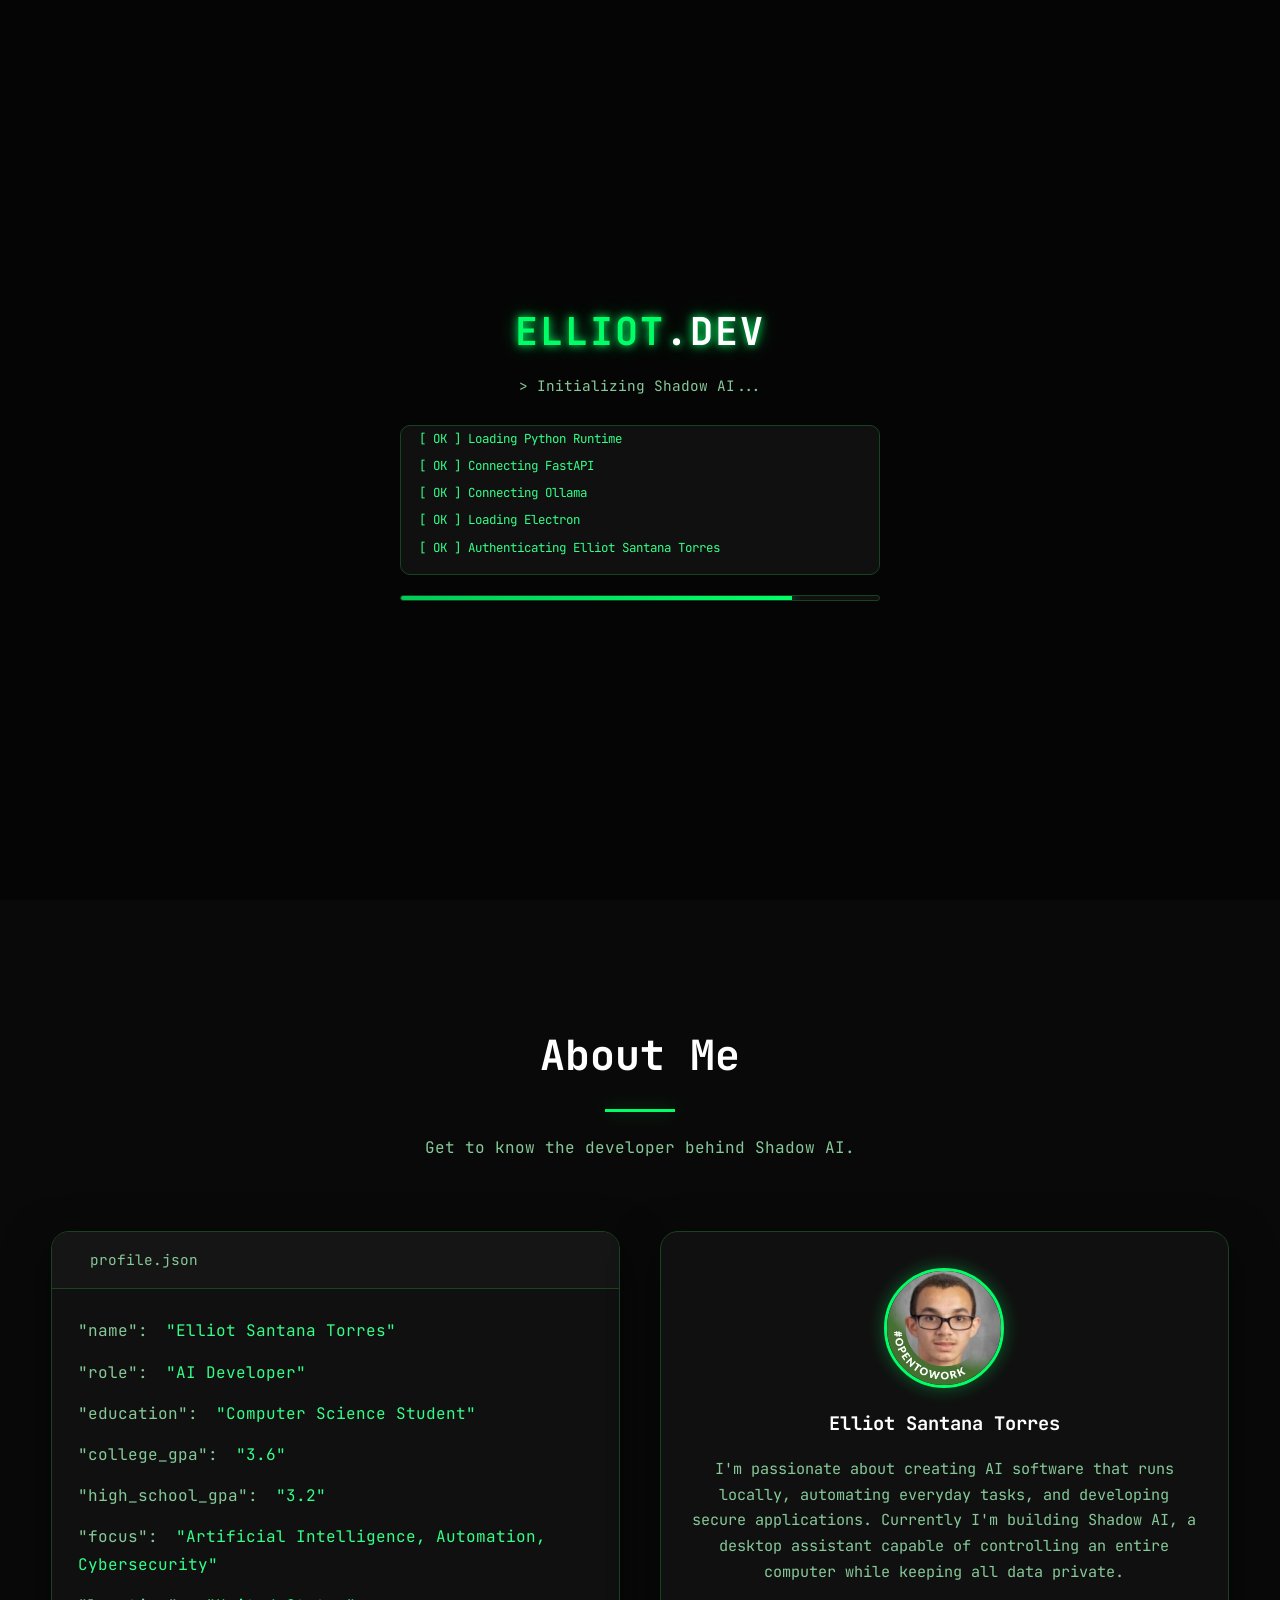
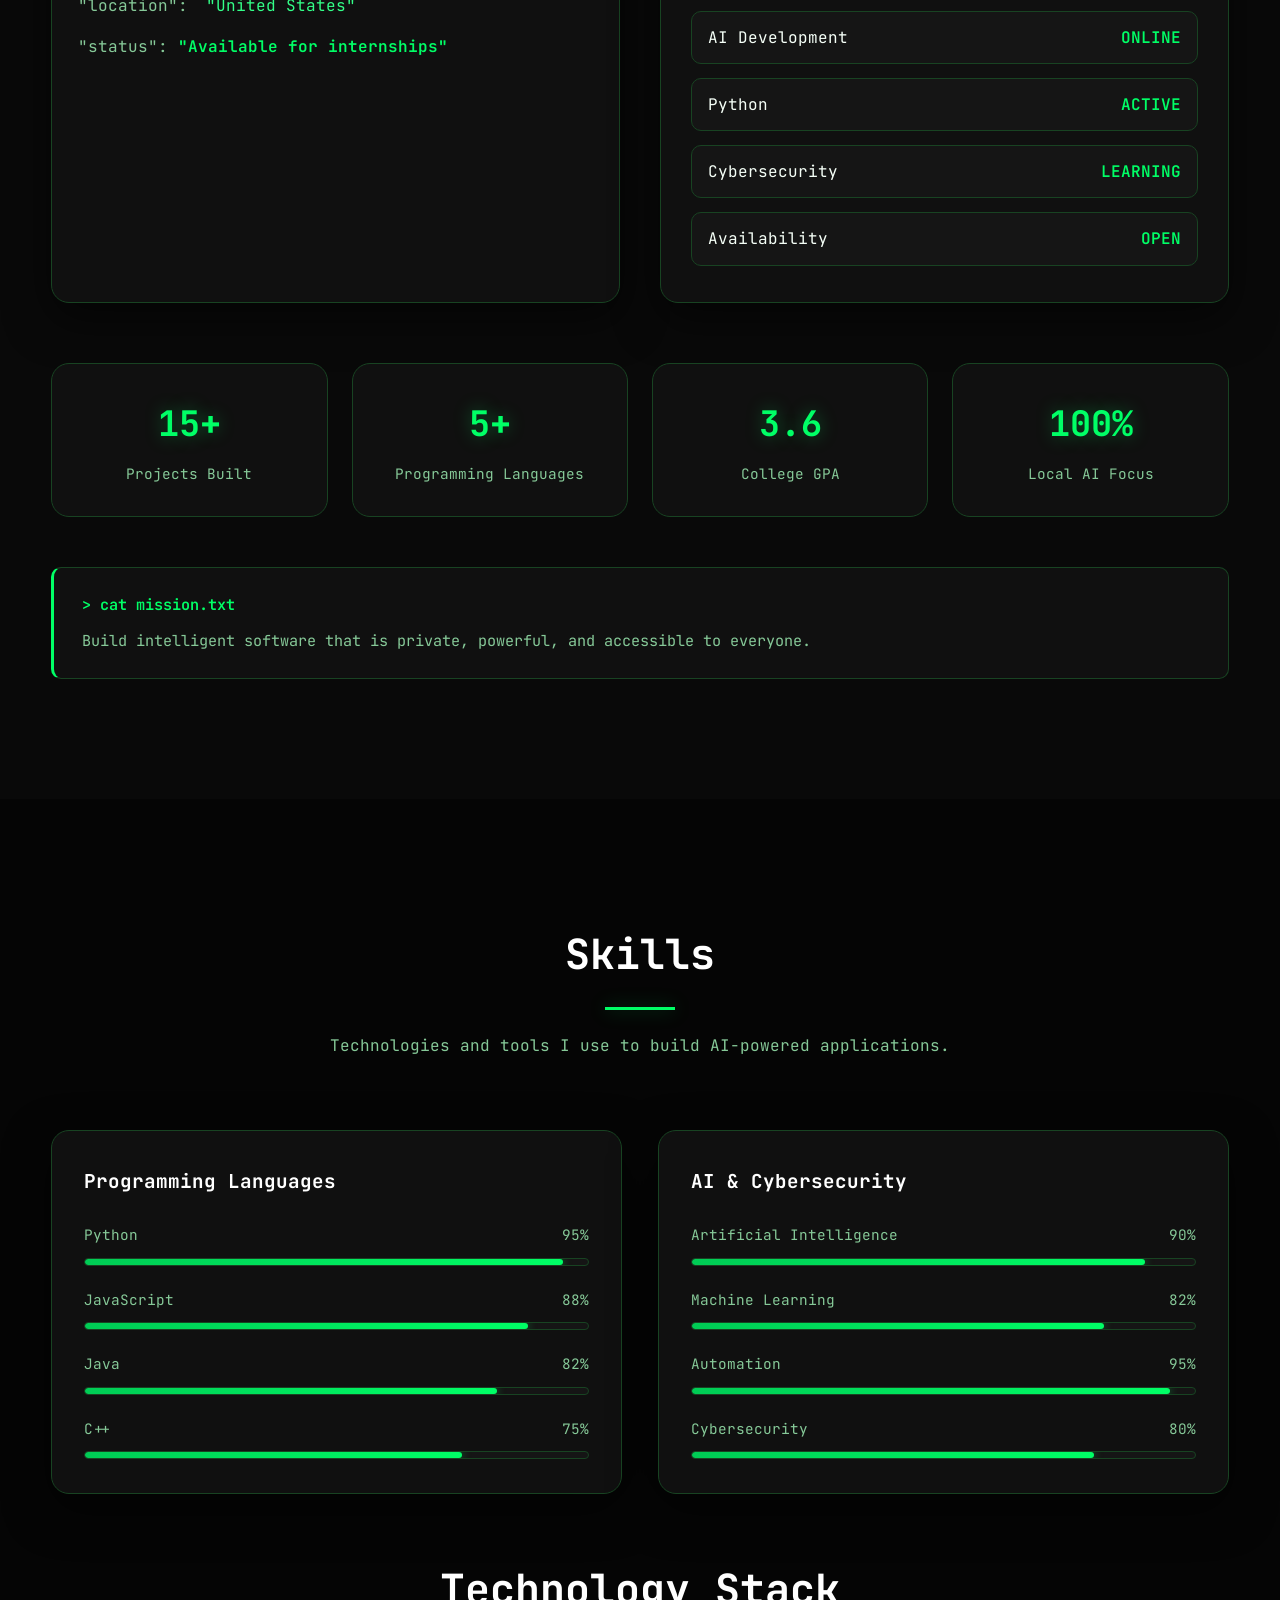
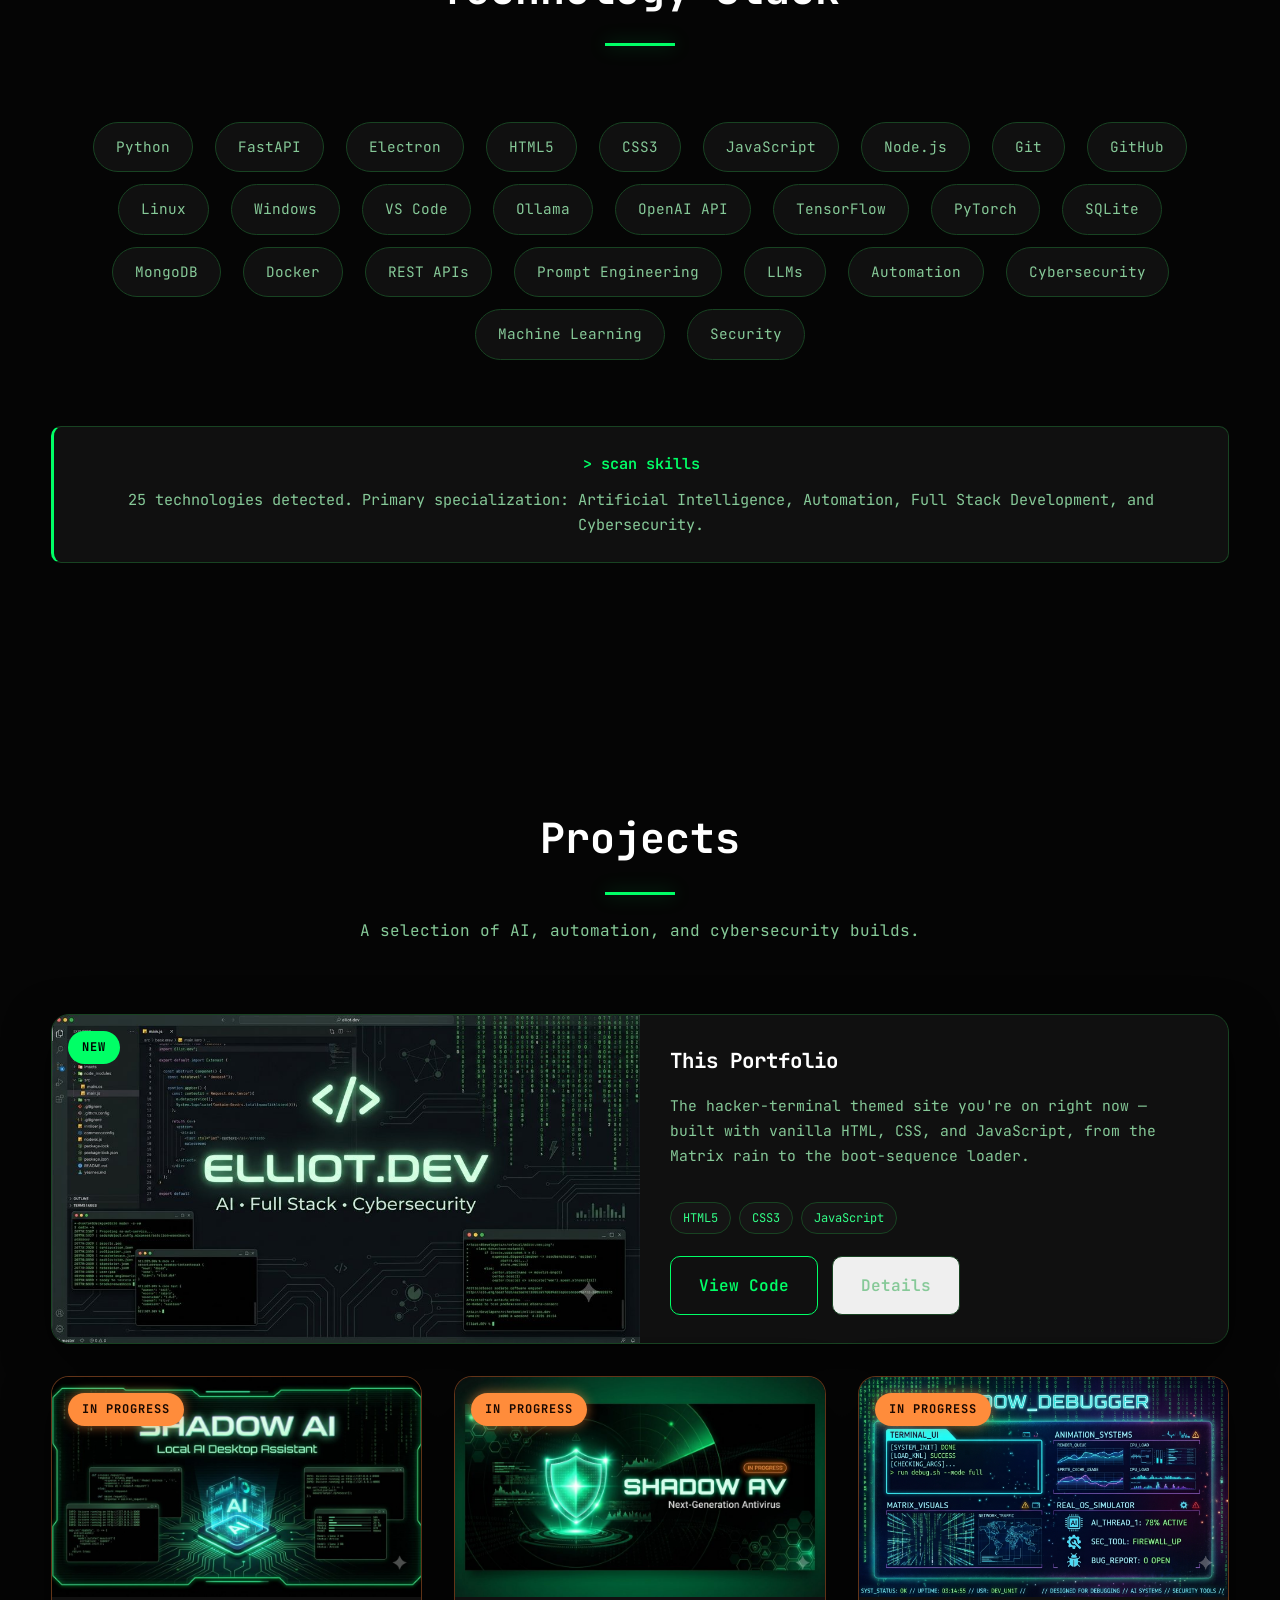
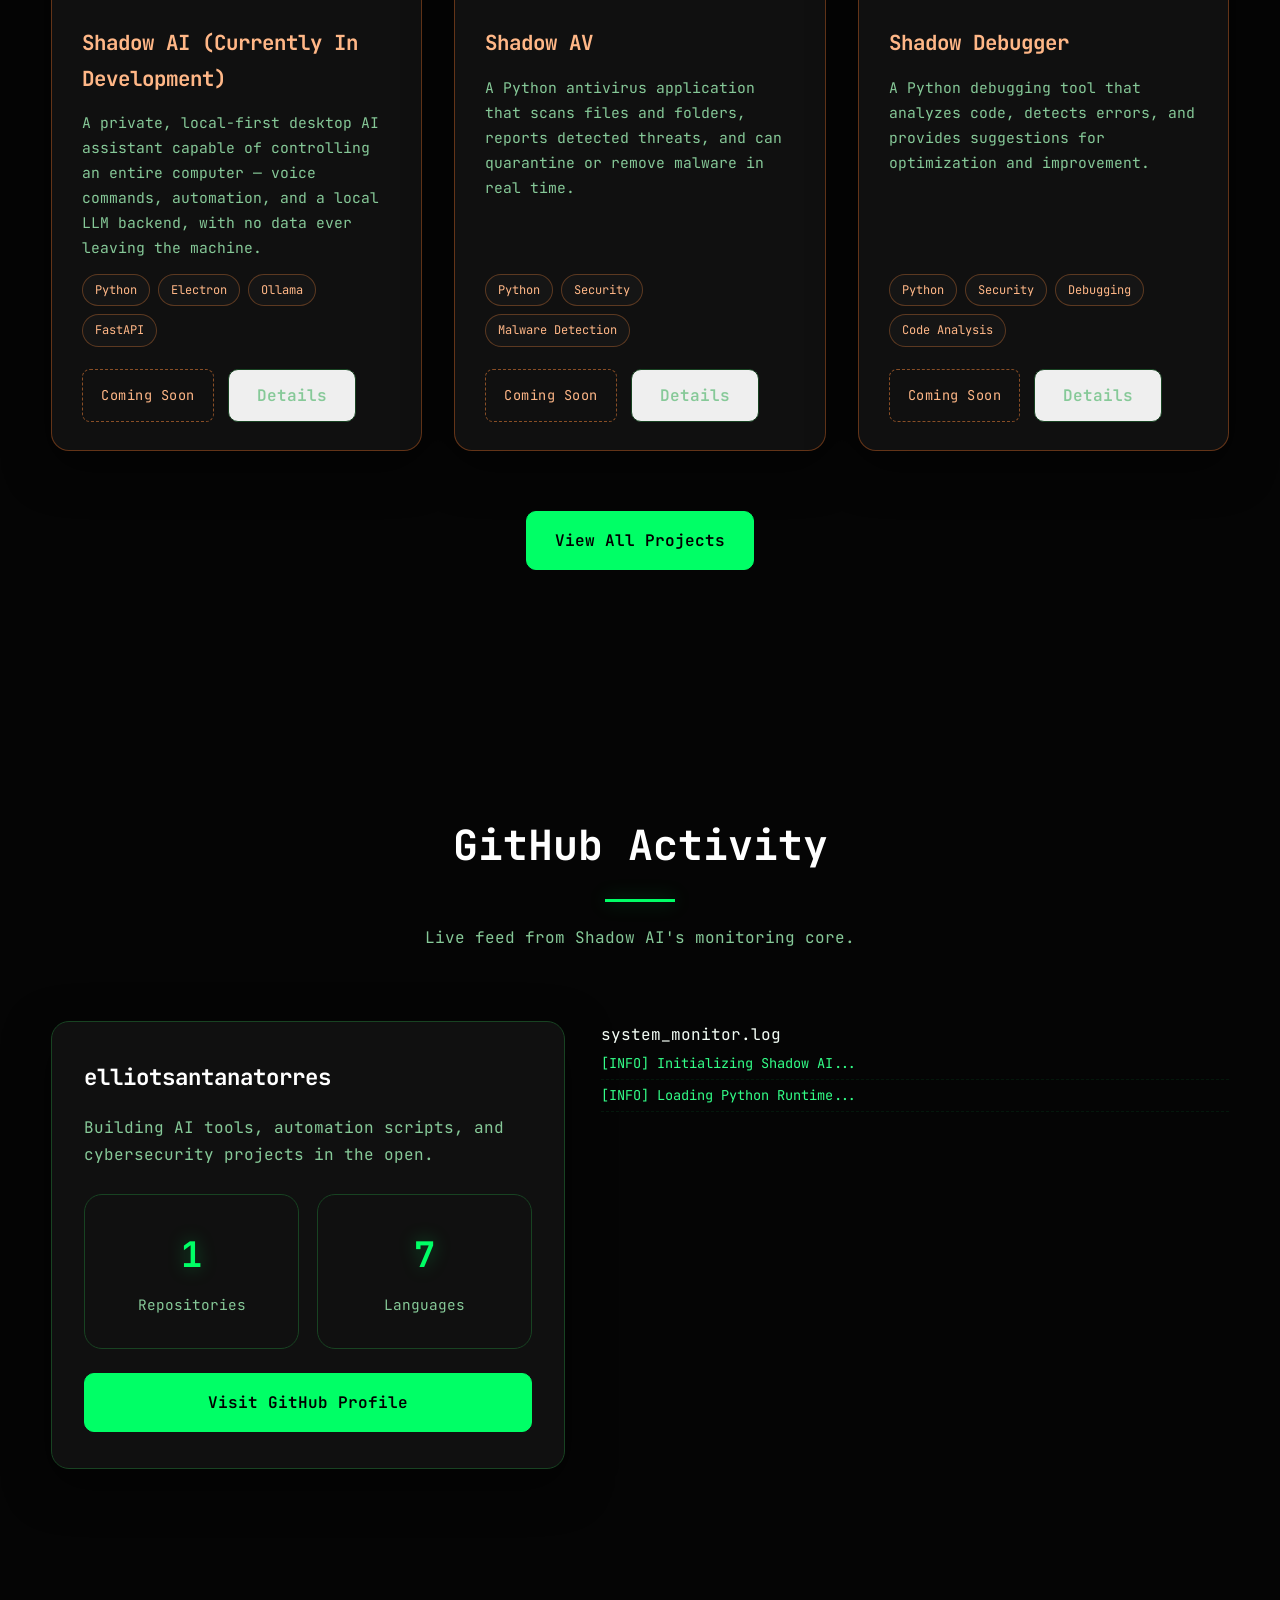
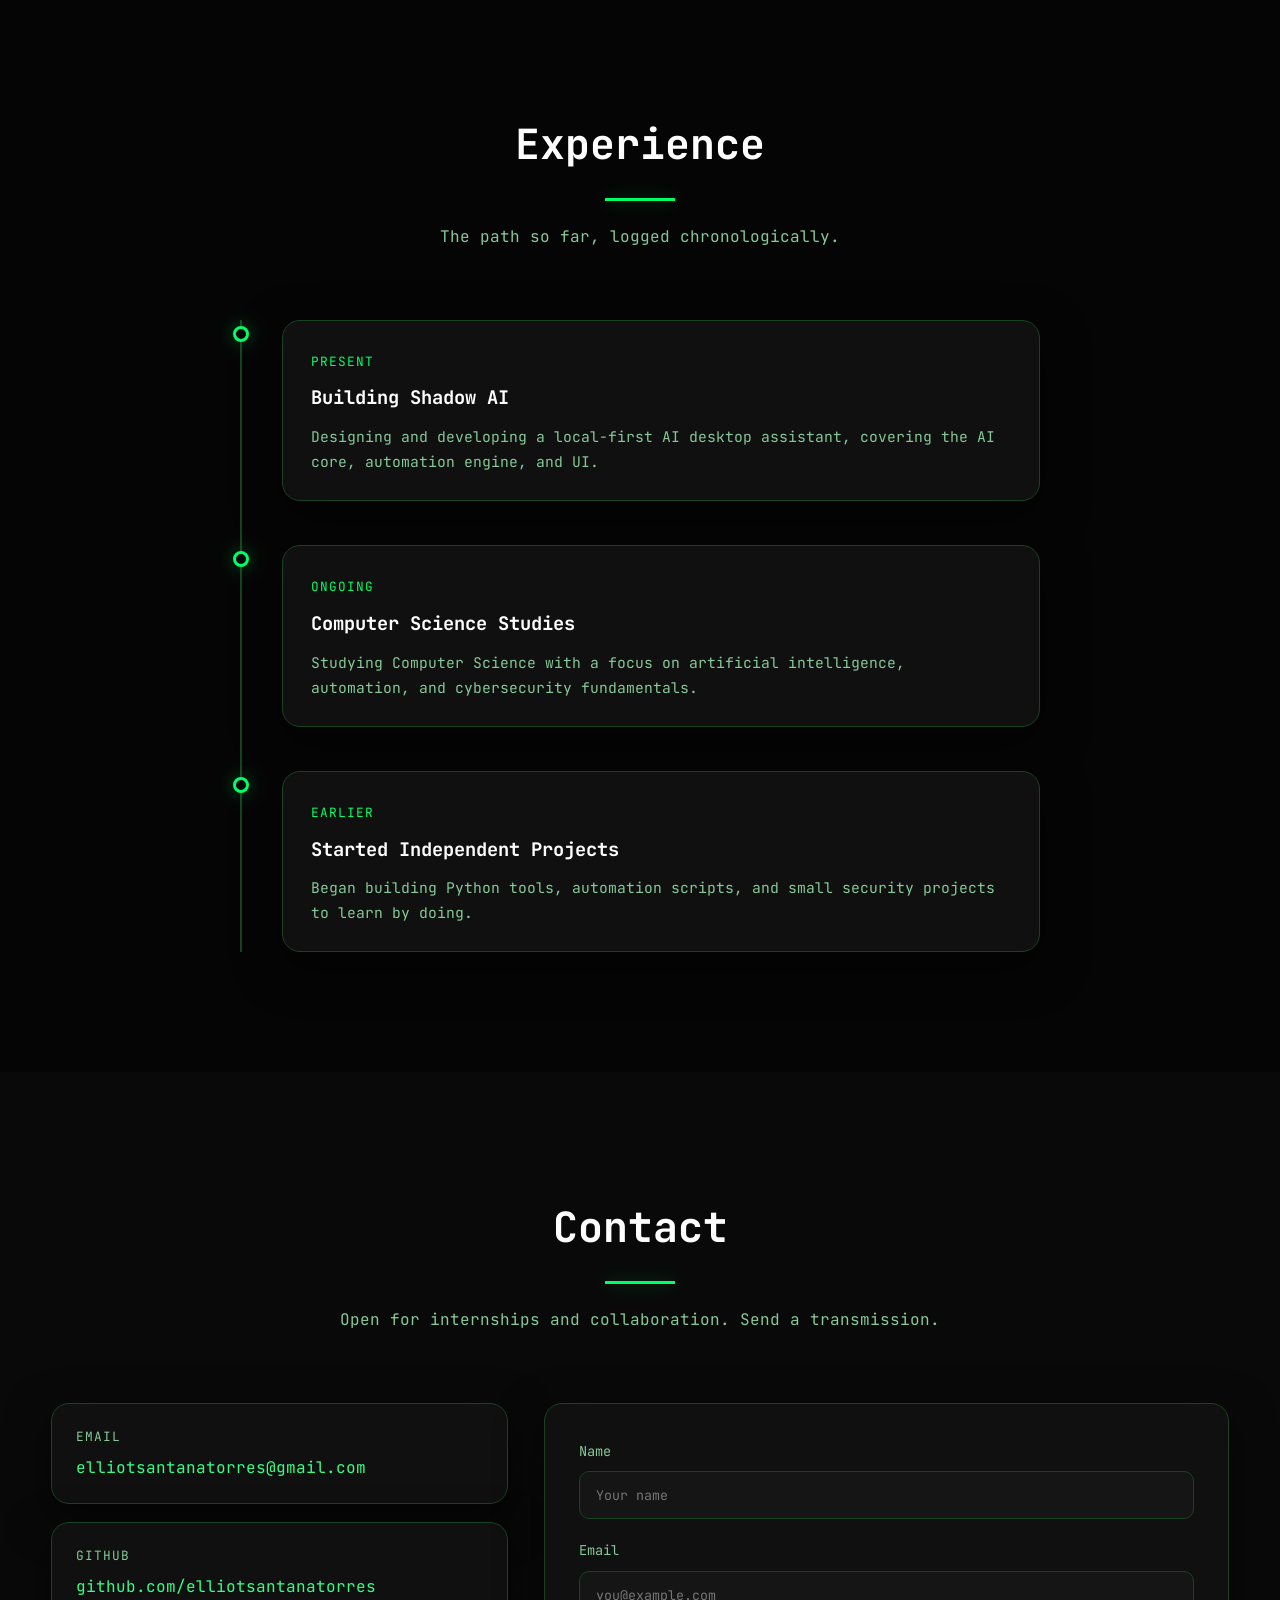
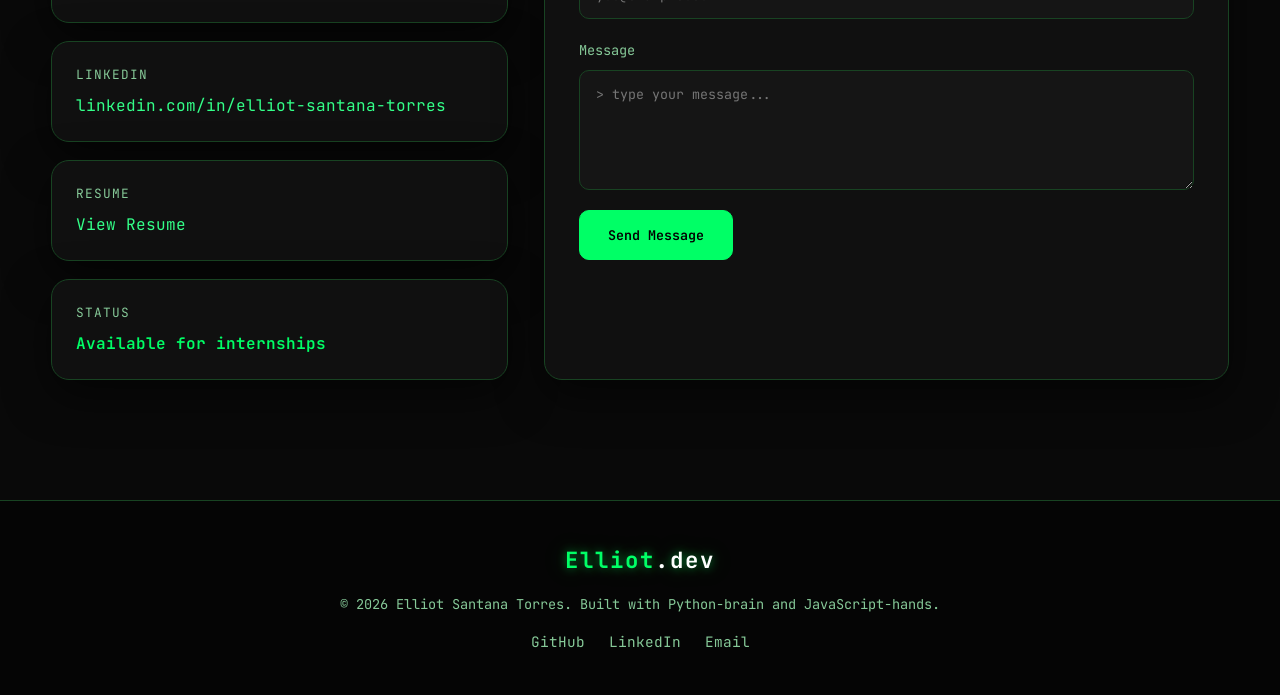
==== commit 3feac027: "Update portfolio files and resume" ====
--- a/index.html
+++ b/index.html
@@ -867,17 +867,48 @@
 </div>
 
 <div class="projects-grid">
-
-    <div class="project-card featured glass reveal" data-project="shadow-ai">
+    <div class="project-card featured glass reveal" data-project="portfolio">
+
+        <div class="project-image">
+            <img src="assets/images/banner-portfolio.jpg" alt="Elliot.dev — Portfolio Website">
+            <span class="project-tag">New</span>
+        </div>
+
+        <div class="project-body">
+
+            <h3>This Portfolio</h3>
+
+            <p>
+                The hacker-terminal themed site you're on right now —
+                built with vanilla HTML, CSS, and JavaScript, from the
+                Matrix rain to the boot-sequence loader.
+            </p>
+
+            <div class="project-stack">
+                <span>HTML5</span>
+                <span>CSS3</span>
+                <span>JavaScript</span>
+            </div>
+
+            <div class="project-links">
+                <a href="https://github.com/elliotsantanatorres/Elliot.dev" target="_blank" class="btn">View Code</a>
+                <button type="button" class="btn btn-ghost project-details-btn" data-project="portfolio">Details</button>
+            </div>
+
+        </div>
+
+    </div>
+
+    <div class="project-card glass reveal danger" data-project="shadow-ai">
 
         <div class="project-image">
             <img src="assets/images/banner-shadow-ai.jpg" alt="Shadow AI — Local AI Desktop Assistant">
-            <span class="project-tag">New</span>
+            <span class="project-tag status-progress">In Progress</span>
         </div>
 
         <div class="project-body">
 
-            <h3>Shadow AI (Beta)</h3>
+            <h3>Shadow AI (Currently In Development)</h3>
 
             <p>
                 A private, local-first desktop AI assistant capable of
@@ -893,7 +924,7 @@
             </div>
 
             <div class="project-links">
-                <a href="https://github.com/ShadowFox486/Shadow-AI" target="_blank" class="btn">View Code</a>
+                <span class="coming-soon">Coming Soon</span>
                 <button type="button" class="btn btn-ghost project-details-btn" data-project="shadow-ai">Details</button>
             </div>
 
@@ -901,43 +932,13 @@
 
     </div>
 
-    <div class="project-card glass reveal" data-project="portfolio">
-
-        <div class="project-image">
-            <img src="assets/images/banner-portfolio.jpg" alt="Elliot.dev — Portfolio Website">
-            <span class="project-tag">New</span>
-        </div>
-
-        <div class="project-body">
-
-            <h3>This Portfolio</h3>
-
-            <p>
-                The hacker-terminal themed site you're on right now —
-                built with vanilla HTML, CSS, and JavaScript, from the
-                Matrix rain to the boot-sequence loader.
-            </p>
-
-            <div class="project-stack">
-                <span>HTML5</span>
-                <span>CSS3</span>
-                <span>JavaScript</span>
-            </div>
-
-            <div class="project-links">
-                <a href="https://github.com/ShadowFox486/ShadowFox486.github.io" target="_blank" class="btn">View Code</a>
-                <button type="button" class="btn btn-ghost project-details-btn" data-project="portfolio">Details</button>
-            </div>
-
-        </div>
-
-    </div>
-
-    <div class="project-card glass reveal " data-project="shadow-av">
+    
+
+    <div class="project-card glass reveal danger" data-project="shadow-av">
 
         <div class="project-image">
             <img src="assets/images/banner-shadow-av.jpg" alt="Shadow AV — Next-Generation Antivirus">
-            <span class="project-tag status-progress">New</span>
+            <span class="project-tag status-progress">In Progress</span>
         </div>
 
         <div class="project-body">
@@ -957,7 +958,7 @@
             </div>
 
             <div class="project-links">
-                <a href="https://github.com/ShadowFox486/Shadow-AV" target="_blank" class="btn">View Code</a>
+                <span class="coming-soon">Coming Soon</span>
                 <button type="button" class="btn btn-ghost project-details-btn" data-project="shadow-av">Details</button>
             </div>
 
@@ -987,9 +988,9 @@
                 <span>Code Analysis</span>
             </div>
 
-            <div class="project-links">
+            <div class="project-links"> 
                 <span class="coming-soon">Coming Soon</span>
-                <button type="button" class="btn btn-ghost project-details-btn" data-project="shadow-av">Details</button>
+                <button type="button" class="btn btn-ghost project-details-btn" data-project="shadow-debugger">Details</button>
             </div>
 
         </div>
@@ -1086,7 +1087,7 @@
 
     <div class="github-card glass reveal">
 
-        <h3>ShadowFox486</h3>
+        <h3>elliotsantanatorres</h3>
 
         <p class="text-muted">
             Building AI tools, automation scripts, and cybersecurity
@@ -1096,18 +1097,18 @@
         <div class="github-stats">
 
             <div class="stat-card">
-                <h2>2</h2>
+                <h2>1</h2>
                 <p>Repositories</p>
             </div>
 
             <div class="stat-card">
-                <h2>4</h2>
+                <h2>7</h2>
                 <p>Languages</p>
             </div>
 
         </div>
 
-        <a href="https://github.com/ShadowFox486" target="_blank" class="btn btn-primary">
+        <a href="https://github.com/elliotsantanatorres" target="_blank" class="btn btn-primary">
             Visit GitHub Profile
         </a>
 
@@ -1236,12 +1237,12 @@
 
         <div class="contact-item glass">
             <span class="contact-label">GitHub</span>
-            <a href="https://github.com/ShadowFox486" target="_blank">github.com/ShadowFox486</a>
+            <a href="https://github.com/elliotsantanatorres" target="_blank">github.com/elliotsantanatorres</a>
         </div>
 
         <div class="contact-item glass">
             <span class="contact-label">LinkedIn</span>
-            <a href="https://www.linkedin.com/in/elliot-santana-torres-117781337/" target="_blank">linkedin.com/in/elliot-santana-torres</a>
+            <a href="https://www.linkedin.com/in/elliot-santana-torres/" target="_blank">linkedin.com/in/elliot-santana-torres</a>
         </div>
 
         <div class="contact-item glass">
@@ -1295,8 +1296,8 @@
 <p>&copy; 2026 Elliot Santana Torres. Built with Python-brain and JavaScript-hands.</p>
 
 <div class="footer-socials">
-    <a href="https://github.com/ShadowFox486" target="_blank">GitHub</a>
-    <a href="https://www.linkedin.com/in/elliot-santana-torres-117781337/" target="_blank">LinkedIn</a>
+    <a href="https://github.com/elliotsantanatorres" target="_blank">GitHub</a>
+    <a href="https://www.linkedin.com/in/elliot-santana-torres/" target="_blank">LinkedIn</a>
     <a href="mailto:elliotsantanatorres@gmail.com">Email</a>
 </div>
 
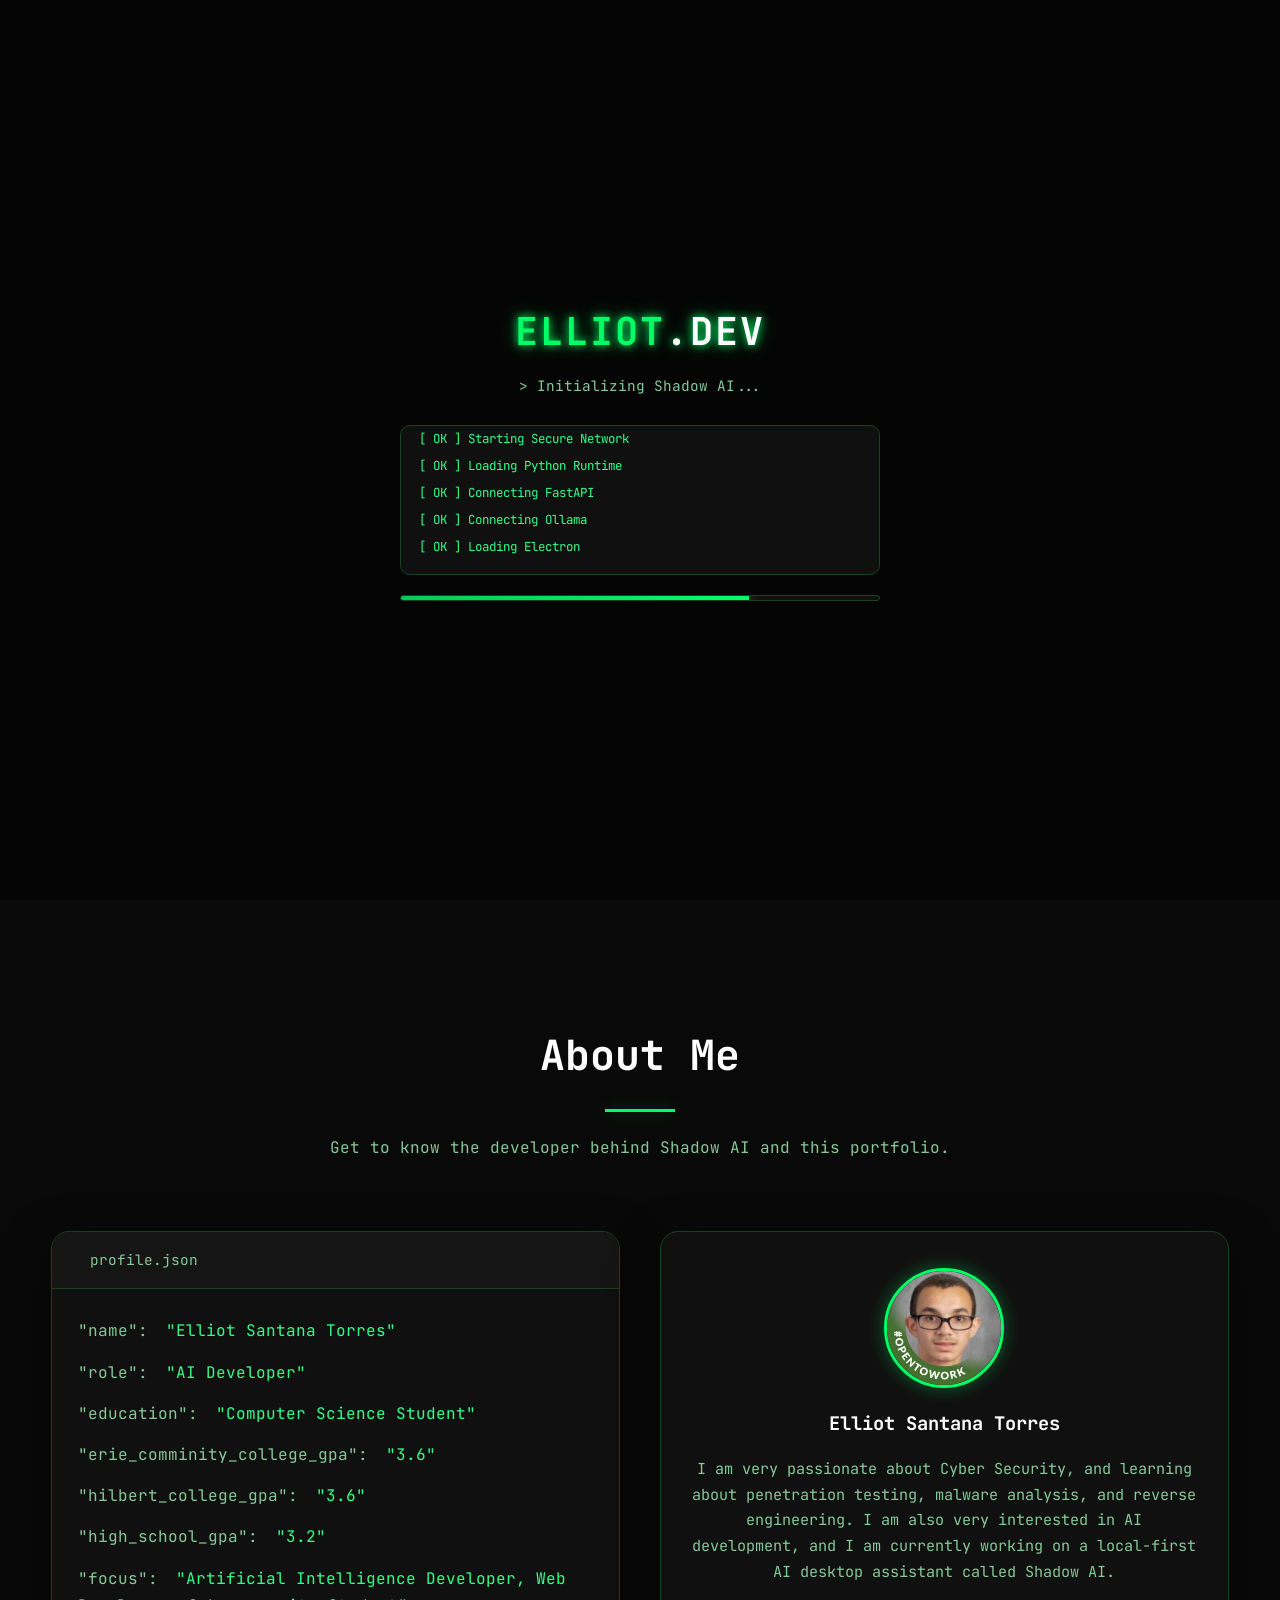
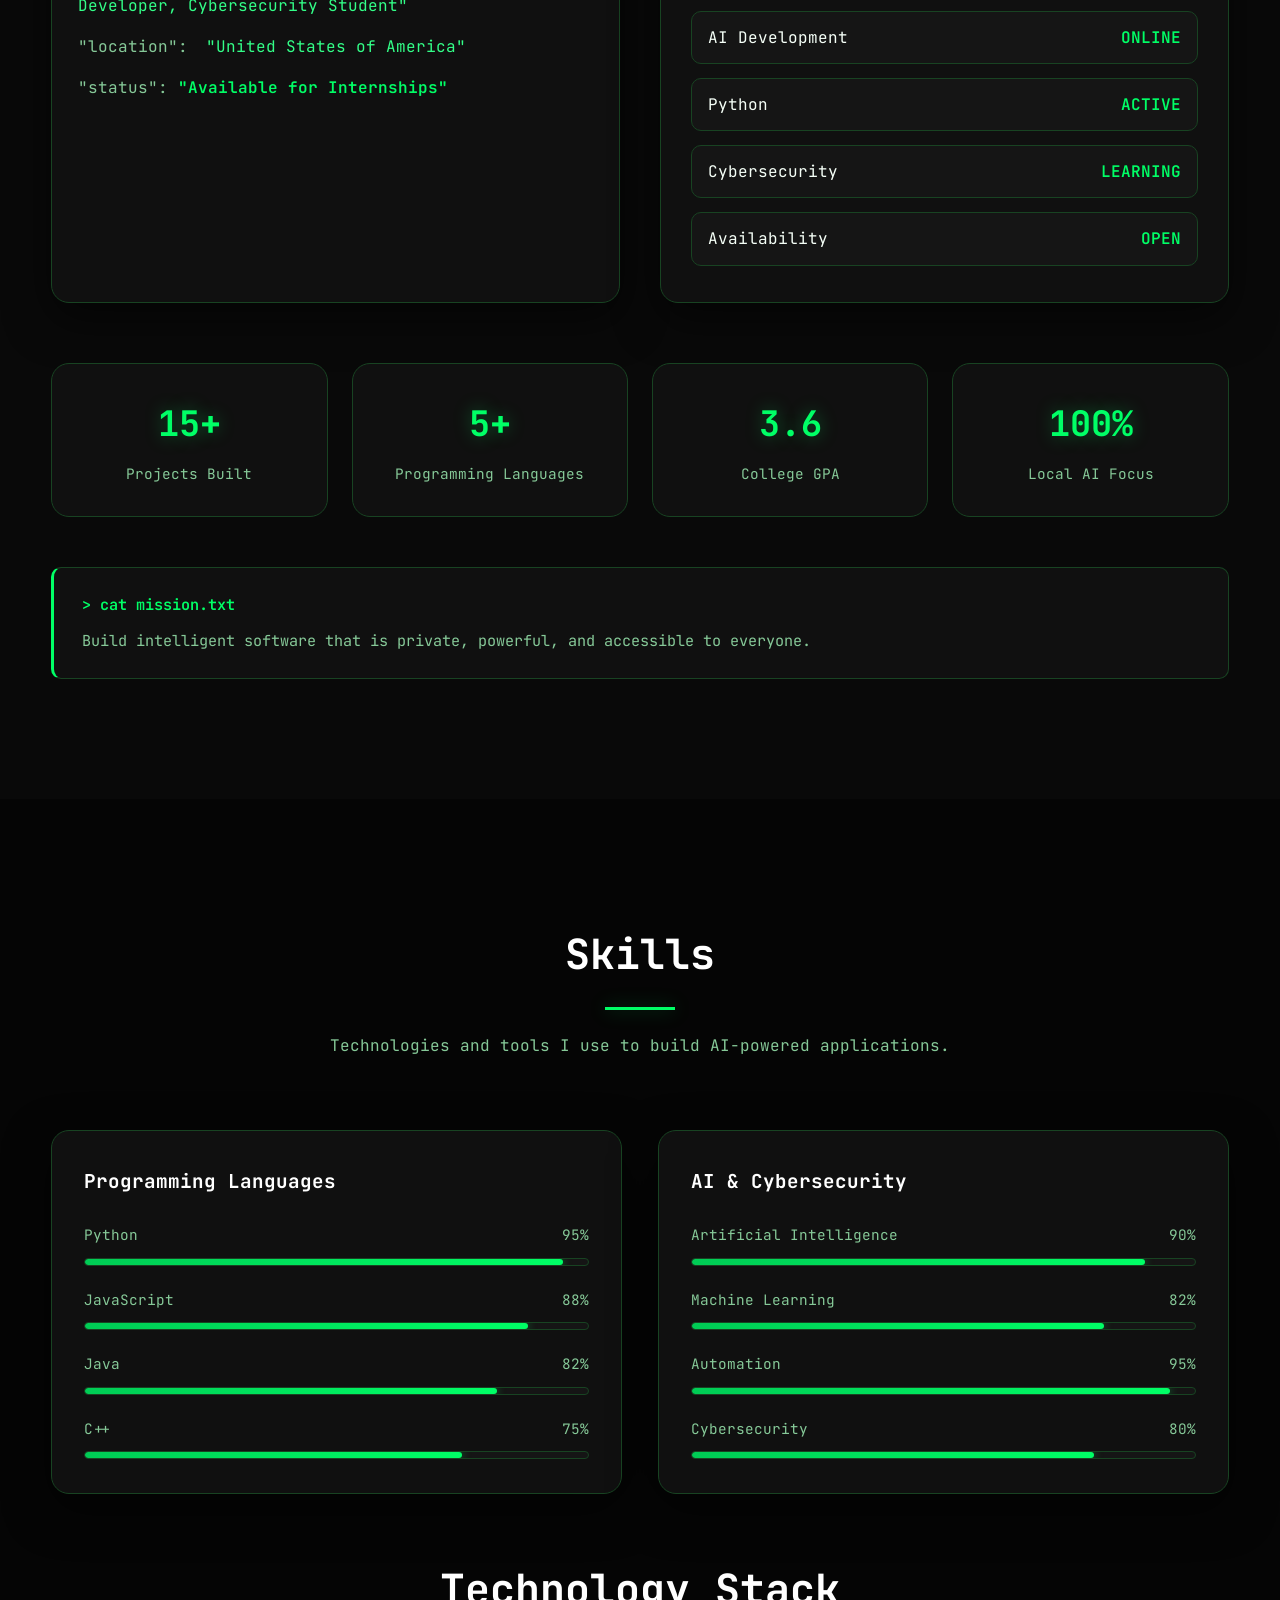
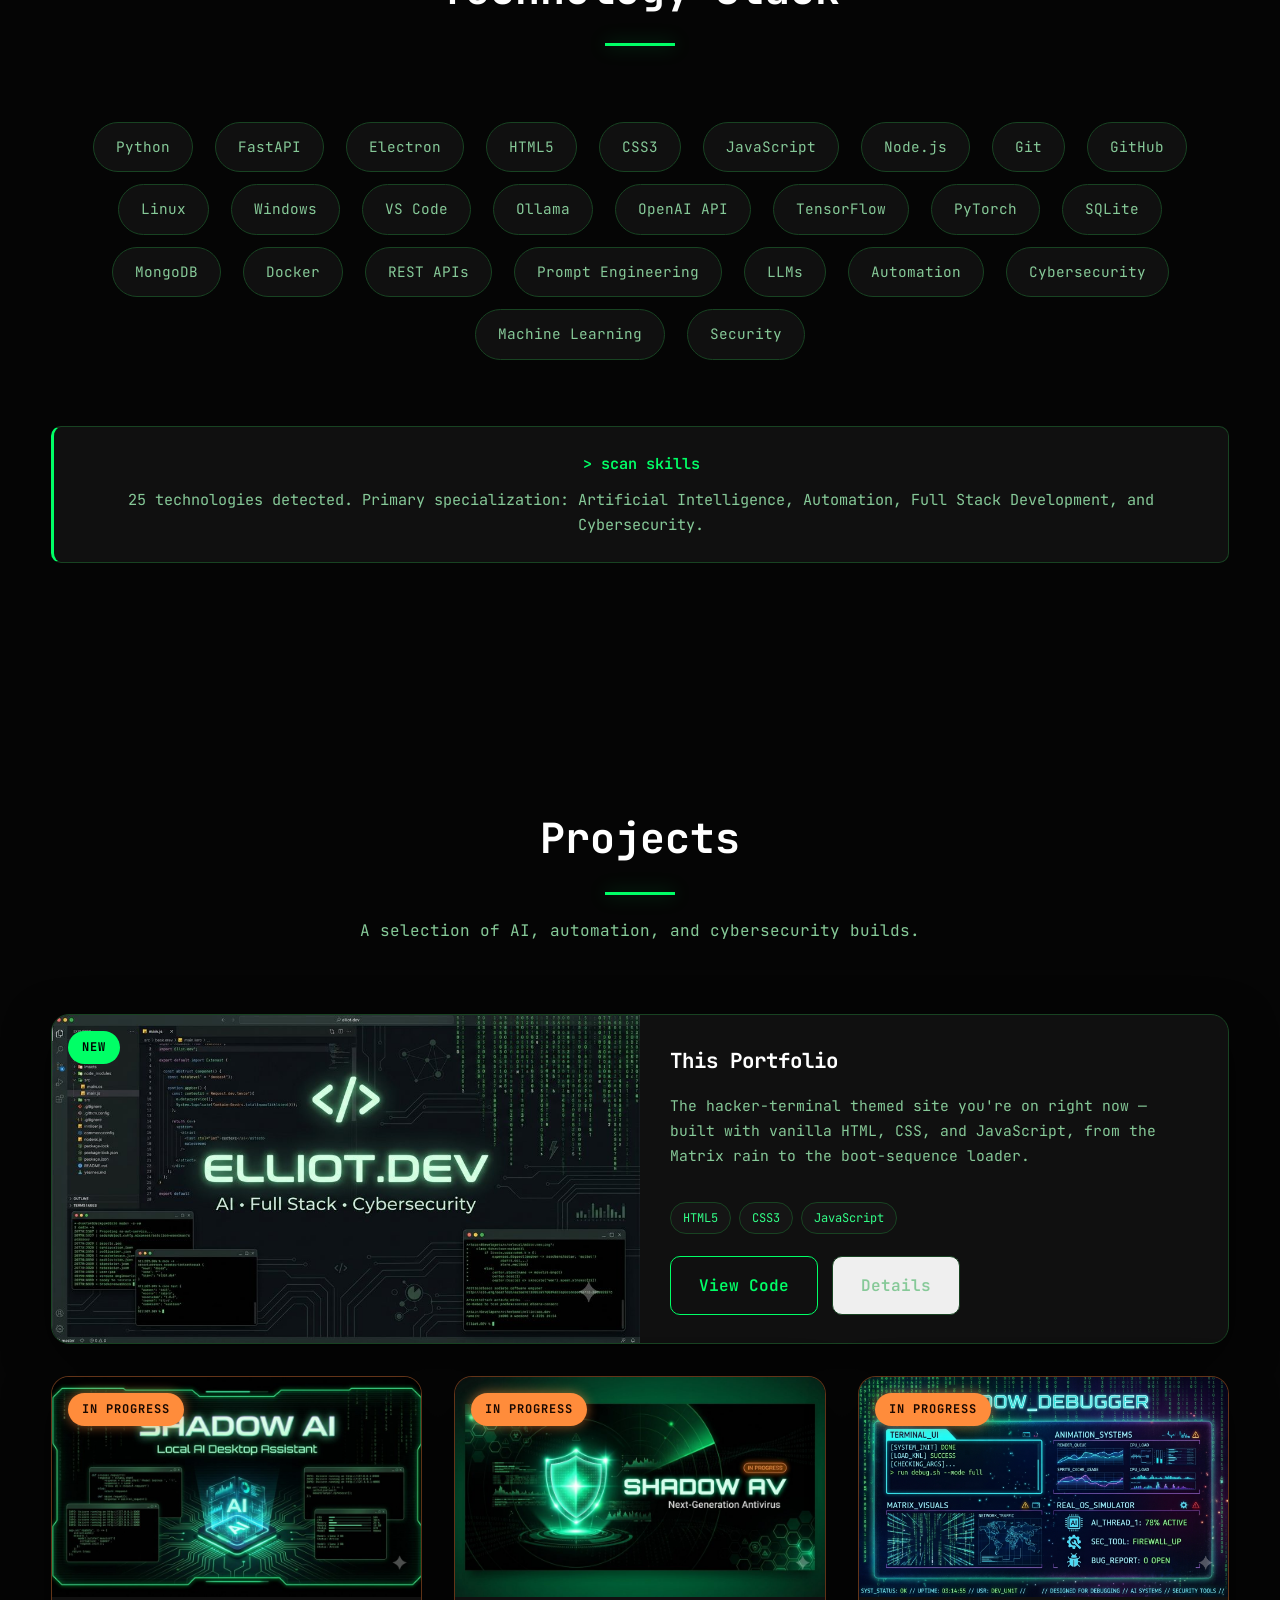
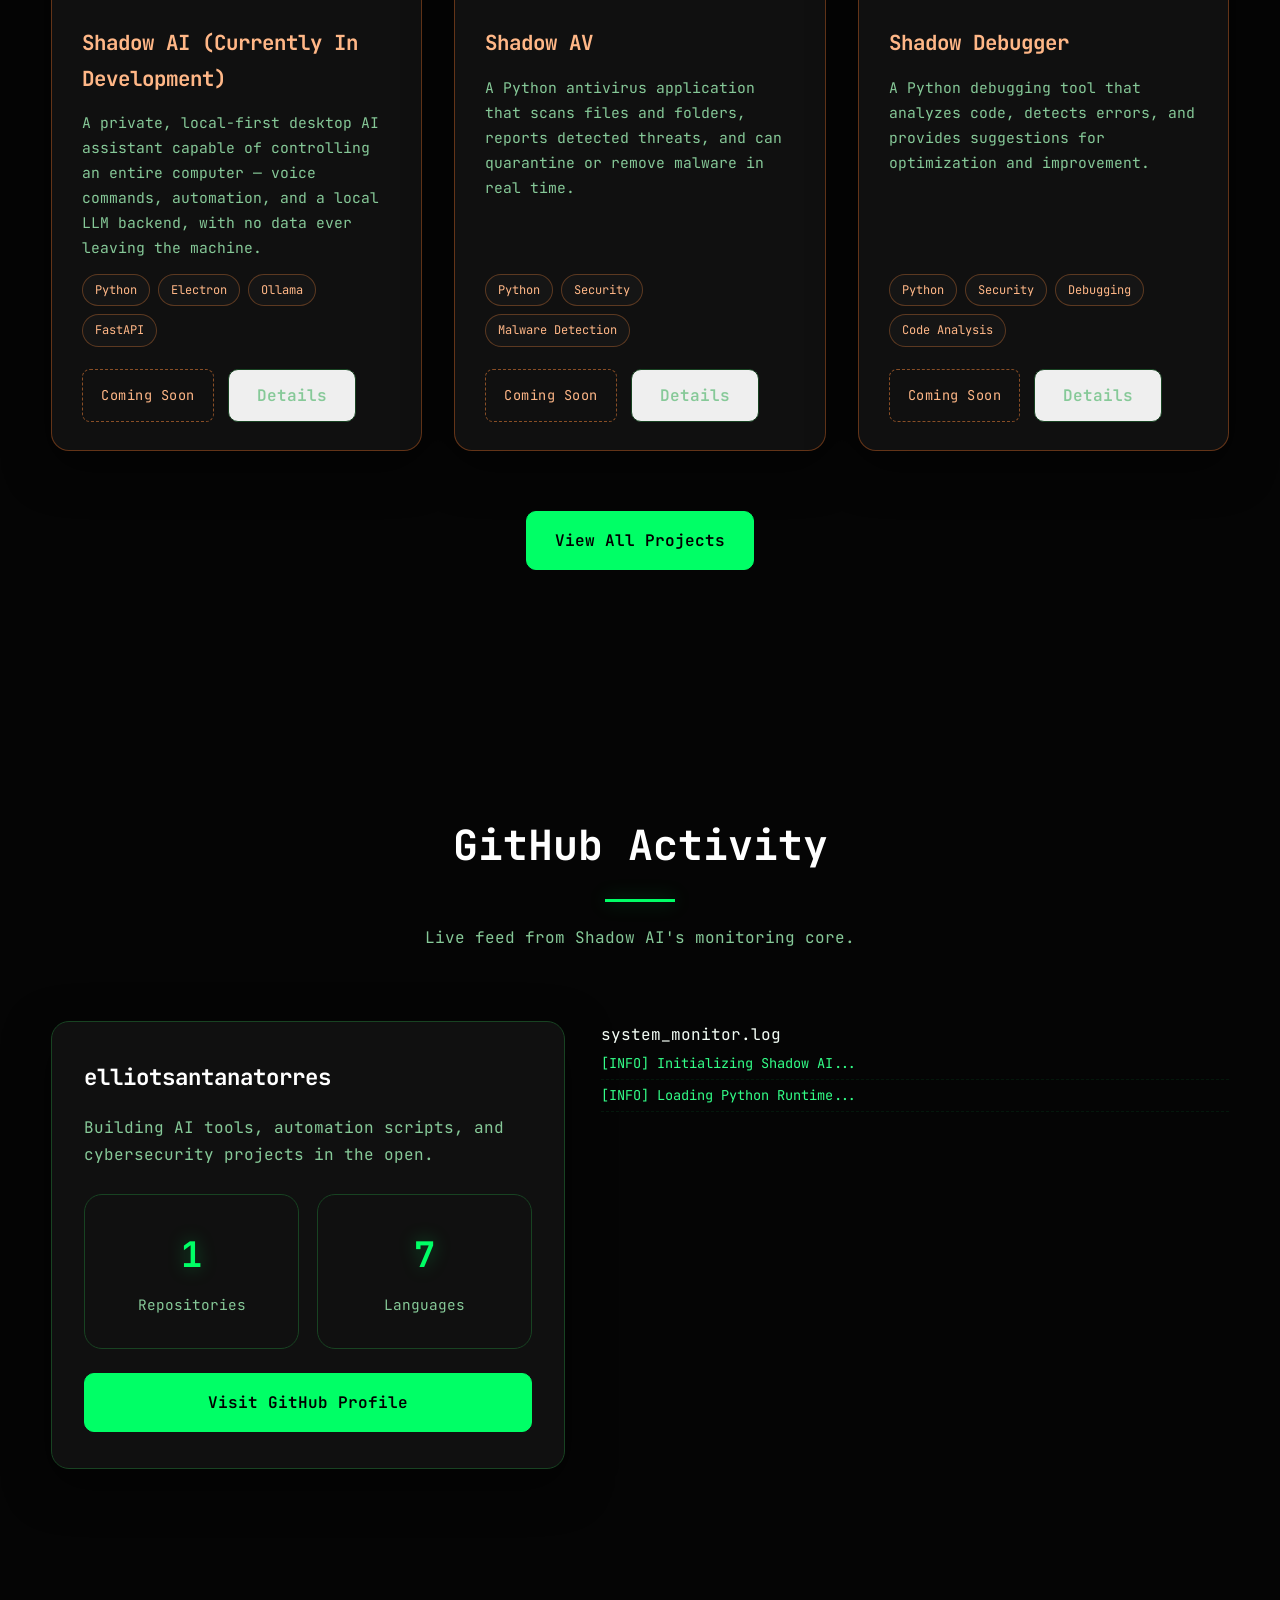
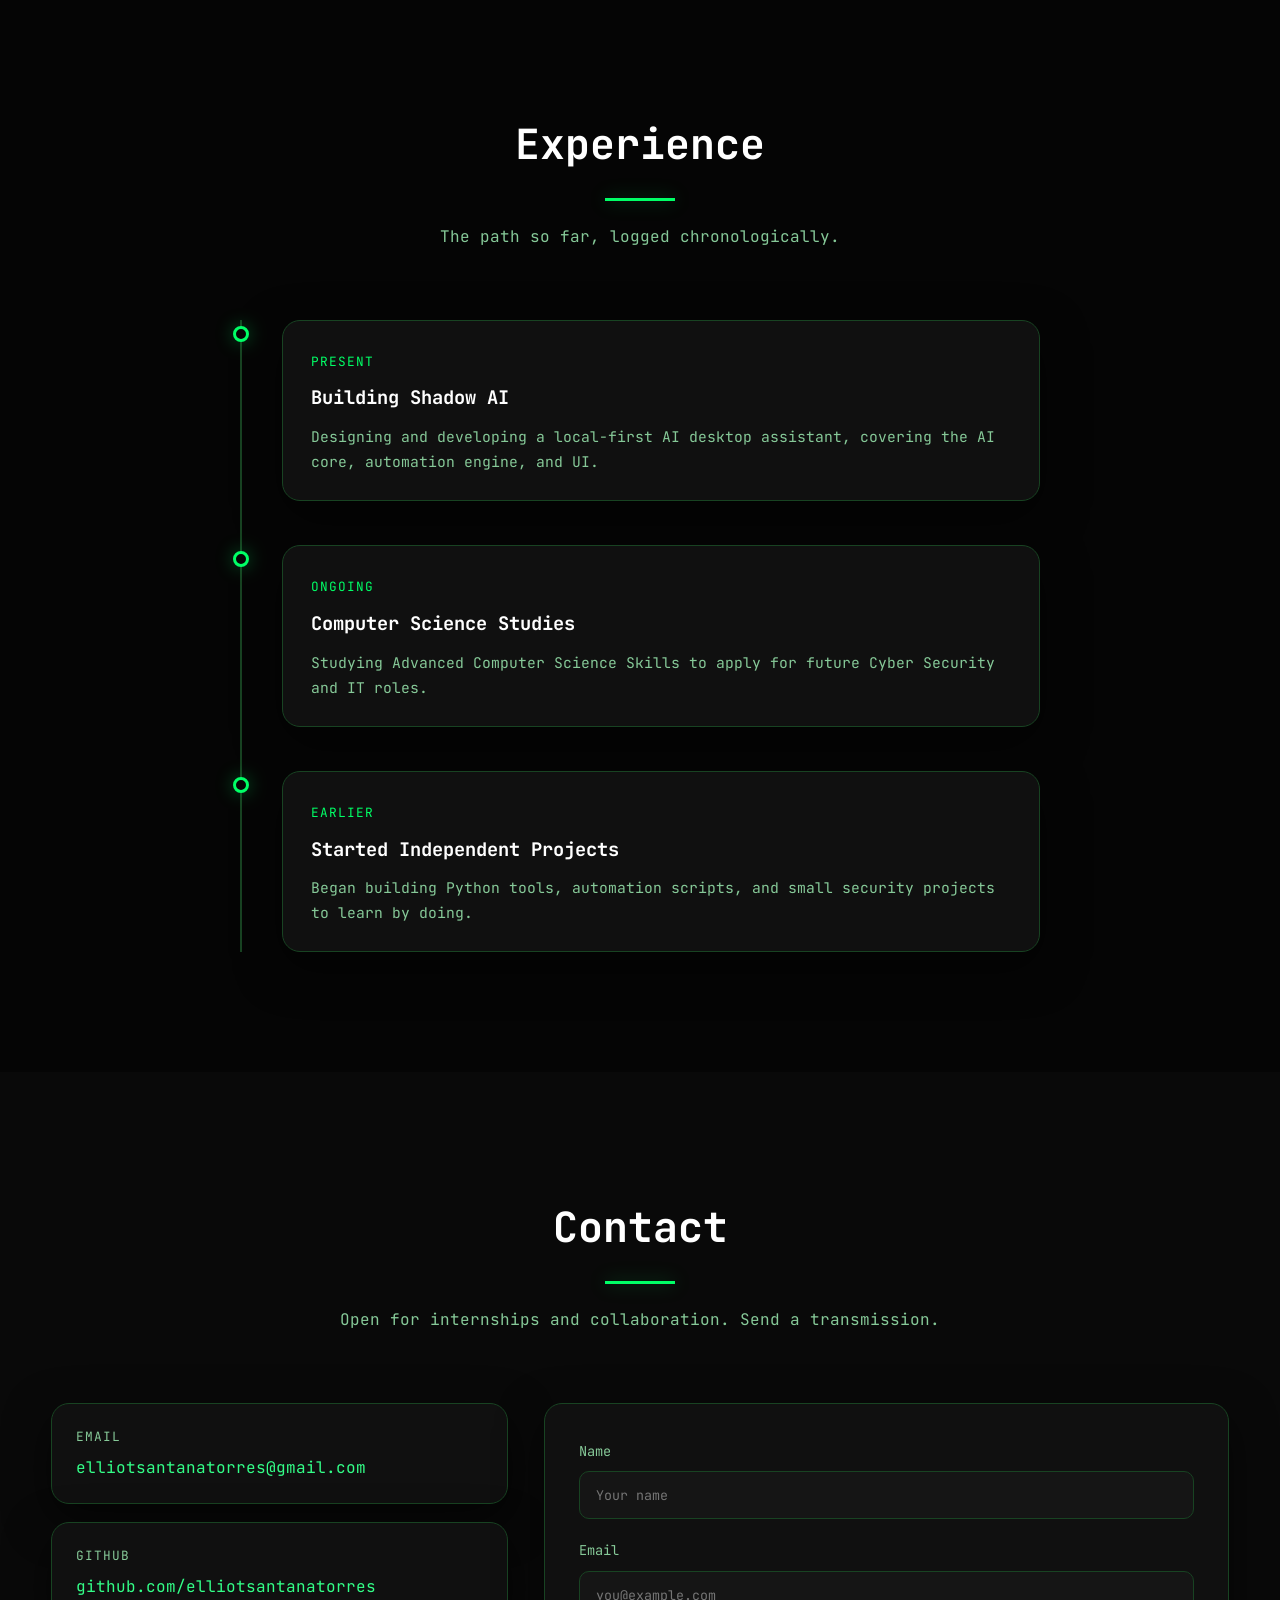
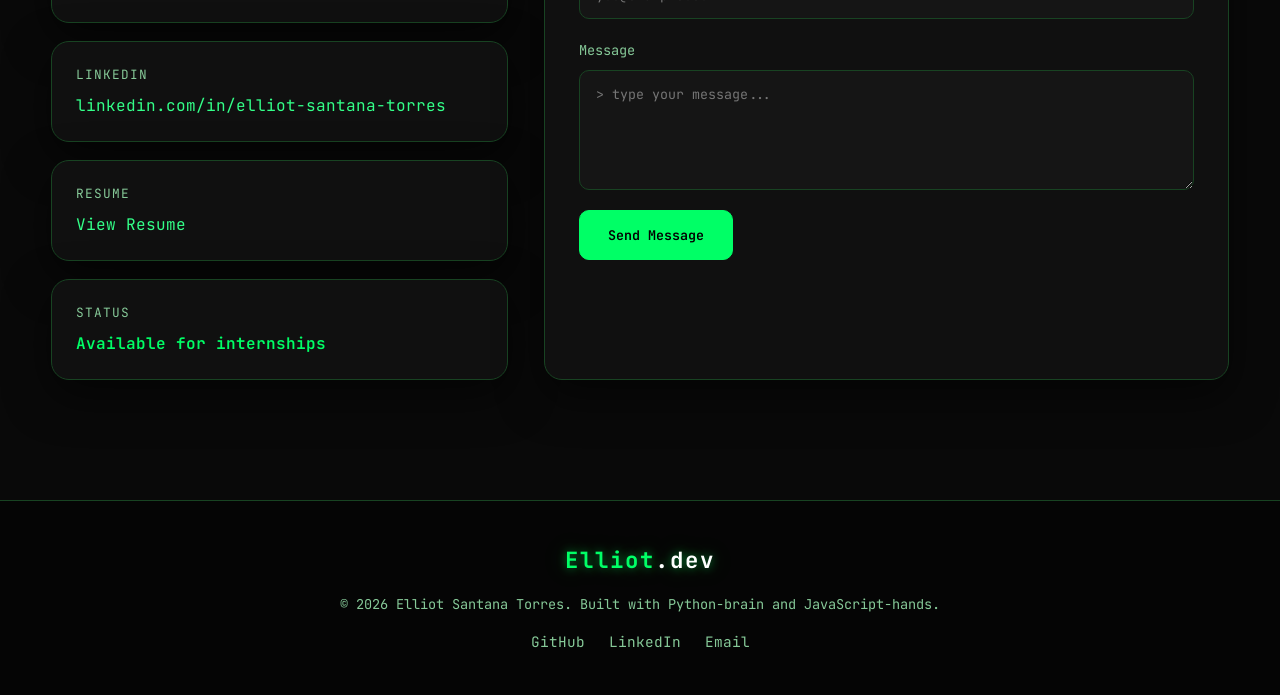
==== commit 331dc632: "Updated Links and some information" ====
--- a/index.html
+++ b/index.html
@@ -7,10 +7,10 @@
     <meta name="viewport"
           content="width=device-width, initial-scale=1.0">
 
-    <title>Elliot.dev | AI Developer</title>
+    <title>Elliot.dev | Cyber Security Student</title>
 
     <meta name="description"
-          content="Portfolio of Elliot Santana Torres - AI Developer, Full Stack Developer, Cybersecurity Student">
+          content="Portfolio of Elliot Santana Torres - AI Developer, Website Developer, Cybersecurity Student">
 
     <link rel="icon" type="image/svg+xml" href="assets/icons/favicon.svg">
 
@@ -136,7 +136,7 @@
 
 <h2 class="hero-job">
 
-AI Developer
+Cyber Security Student & AI Developer
 
 </h2>
 
@@ -174,11 +174,9 @@
 
 <span>Cybersecurity</span>
 
-<span>Full Stack</span>
-
-<span>Automation</span>
-
-<span>Machine Learning</span>
+<span>Solo Developer</span>
+
+<span>Web Development</span>
 
 </div>
 
@@ -205,7 +203,7 @@
 
             <div class="terminal-title">
 
-                Shadow AI v3.0
+                Shadow AI Beta
 
             </div>
 
@@ -282,7 +280,7 @@
 
             <p class="white">
 
-                AI Models ....... 5 Loaded
+                AI Models ....... Loaded
 
             </p>
 
@@ -330,7 +328,7 @@
 
 <p>
 
-Get to know the developer behind Shadow AI.
+Get to know the developer behind Shadow AI and this portfolio.
 
 </p>
 
@@ -399,7 +397,7 @@
 
 <p class="about-line">
 
-"college_gpa":
+"erie_comminity_college_gpa":
 
 <span class="about-value">
 
@@ -411,6 +409,18 @@
 
 <p class="about-line">
 
+"hilbert_college_gpa":
+
+<span class="about-value">
+
+"3.6"
+
+</span>
+
+</p>
+
+<p class="about-line">
+
 "high_school_gpa":
 
 <span class="about-value">
@@ -427,7 +437,7 @@
 
 <span class="about-value">
 
-"Artificial Intelligence, Automation, Cybersecurity"
+"Artificial Intelligence Developer, Web Developer, Cybersecurity Student"
 
 </span>
 
@@ -439,7 +449,7 @@
 
 <span class="about-value">
 
-"United States"
+"United States of America"
 
 </span>
 
@@ -451,7 +461,7 @@
 
 <span class="online">
 
-"Available for internships"
+"Available for Internships"
 
 </span>
 
@@ -474,11 +484,11 @@
 
 <p>
 
-I'm passionate about creating AI software that runs locally,
-automating everyday tasks, and developing secure applications.
-
-Currently I'm building Shadow AI, a desktop assistant capable
-of controlling an entire computer while keeping all data private.
+I am very passionate about Cyber Security, and learning 
+about penetration testing, malware analysis, and reverse engineering. 
+
+I am also very interested in AI development, and I am currently 
+working on a local-first AI desktop assistant called Shadow AI.
 
 </p>
 <div class="status-list">
@@ -1181,8 +1191,8 @@
             <span class="timeline-date">Ongoing</span>
             <h3>Computer Science Studies</h3>
             <p>
-                Studying Computer Science with a focus on artificial
-                intelligence, automation, and cybersecurity fundamentals.
+                Studying Advanced Computer Science Skills 
+                to apply for future Cyber Security and IT roles.
             </p>
         </div>
     </div>
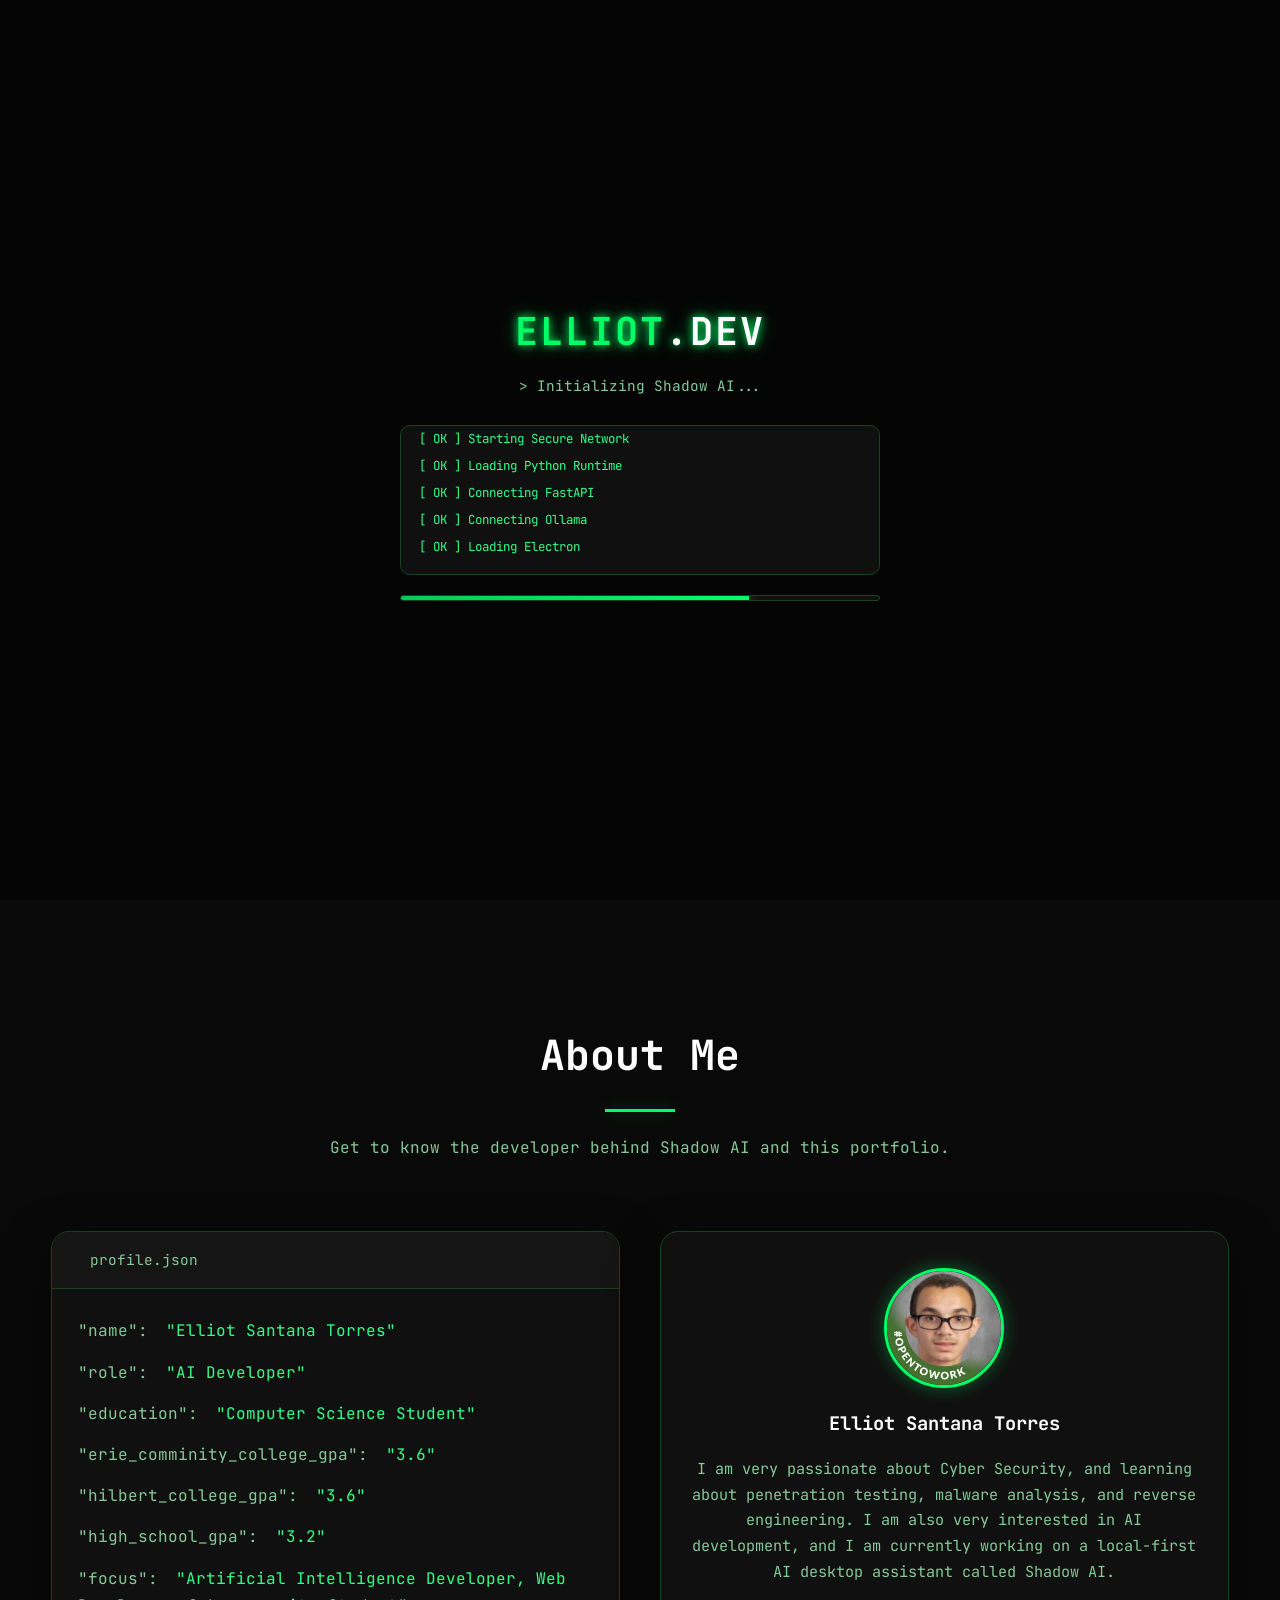
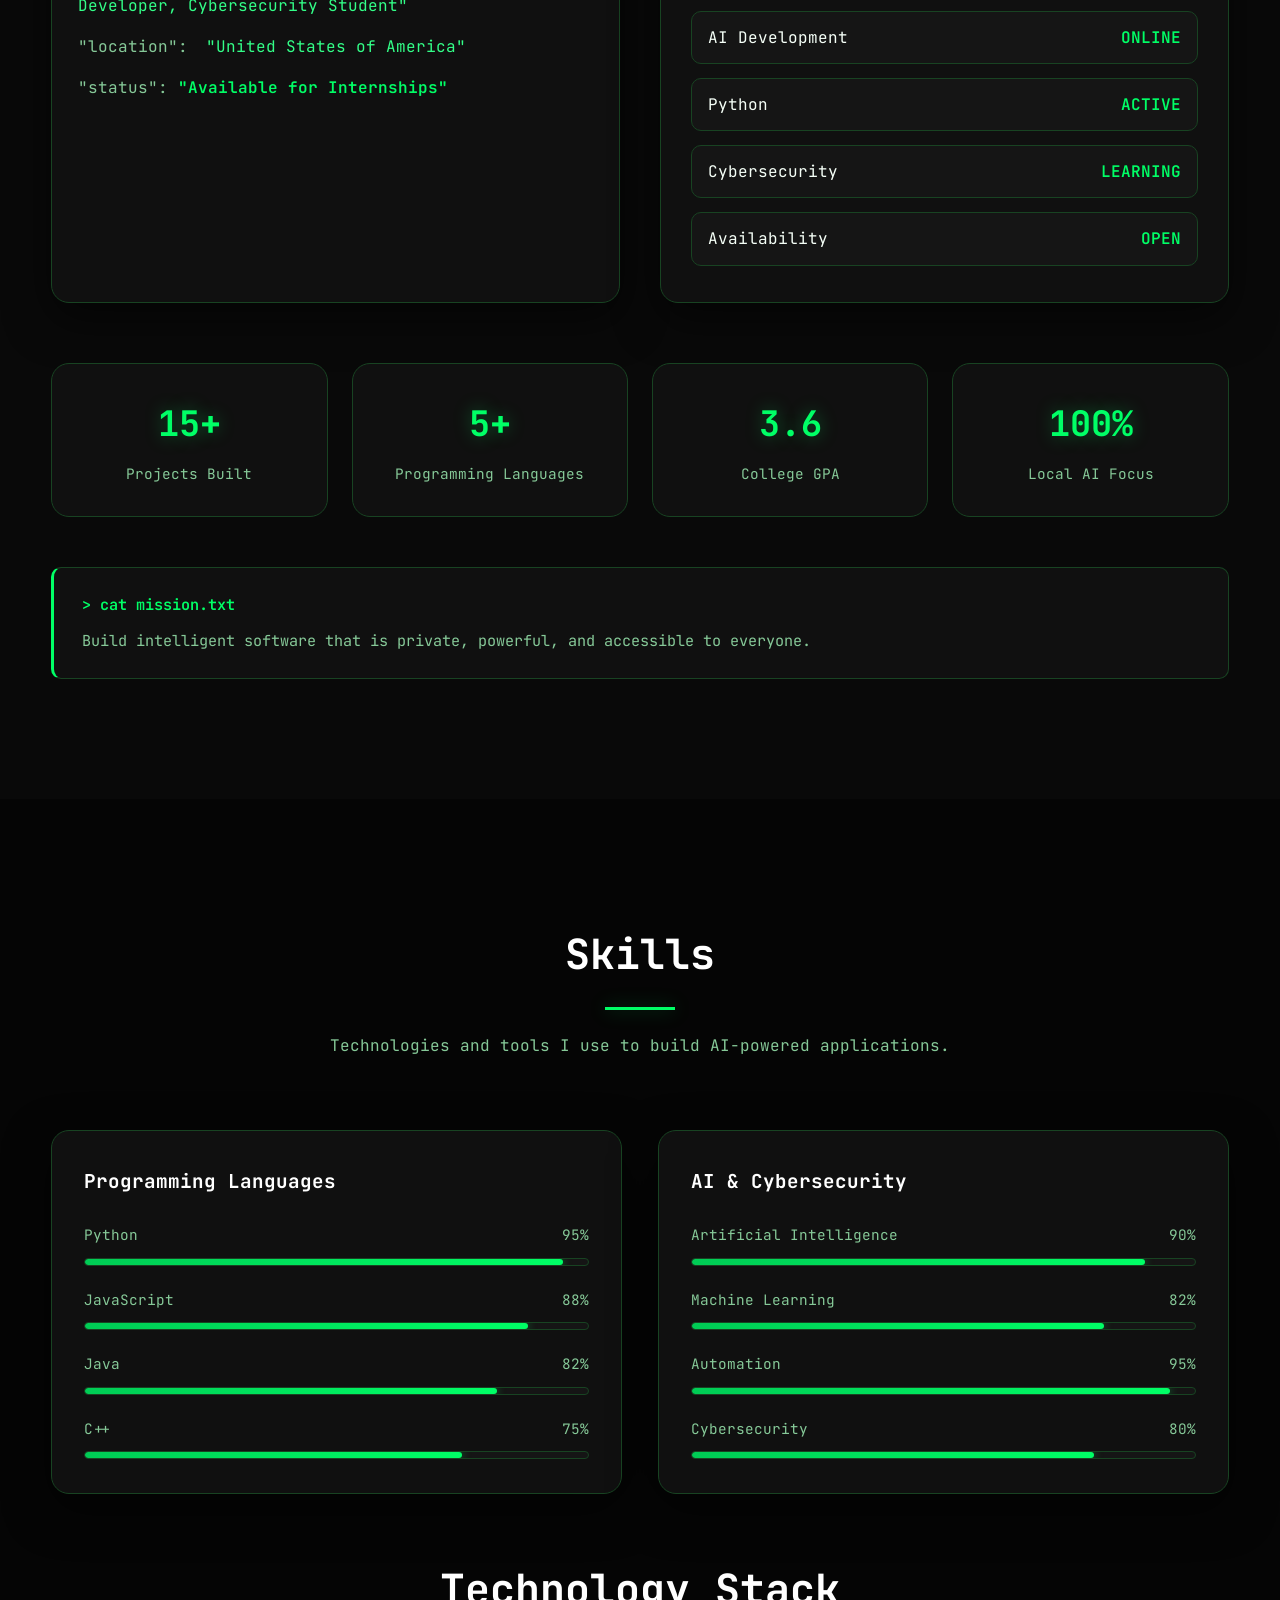
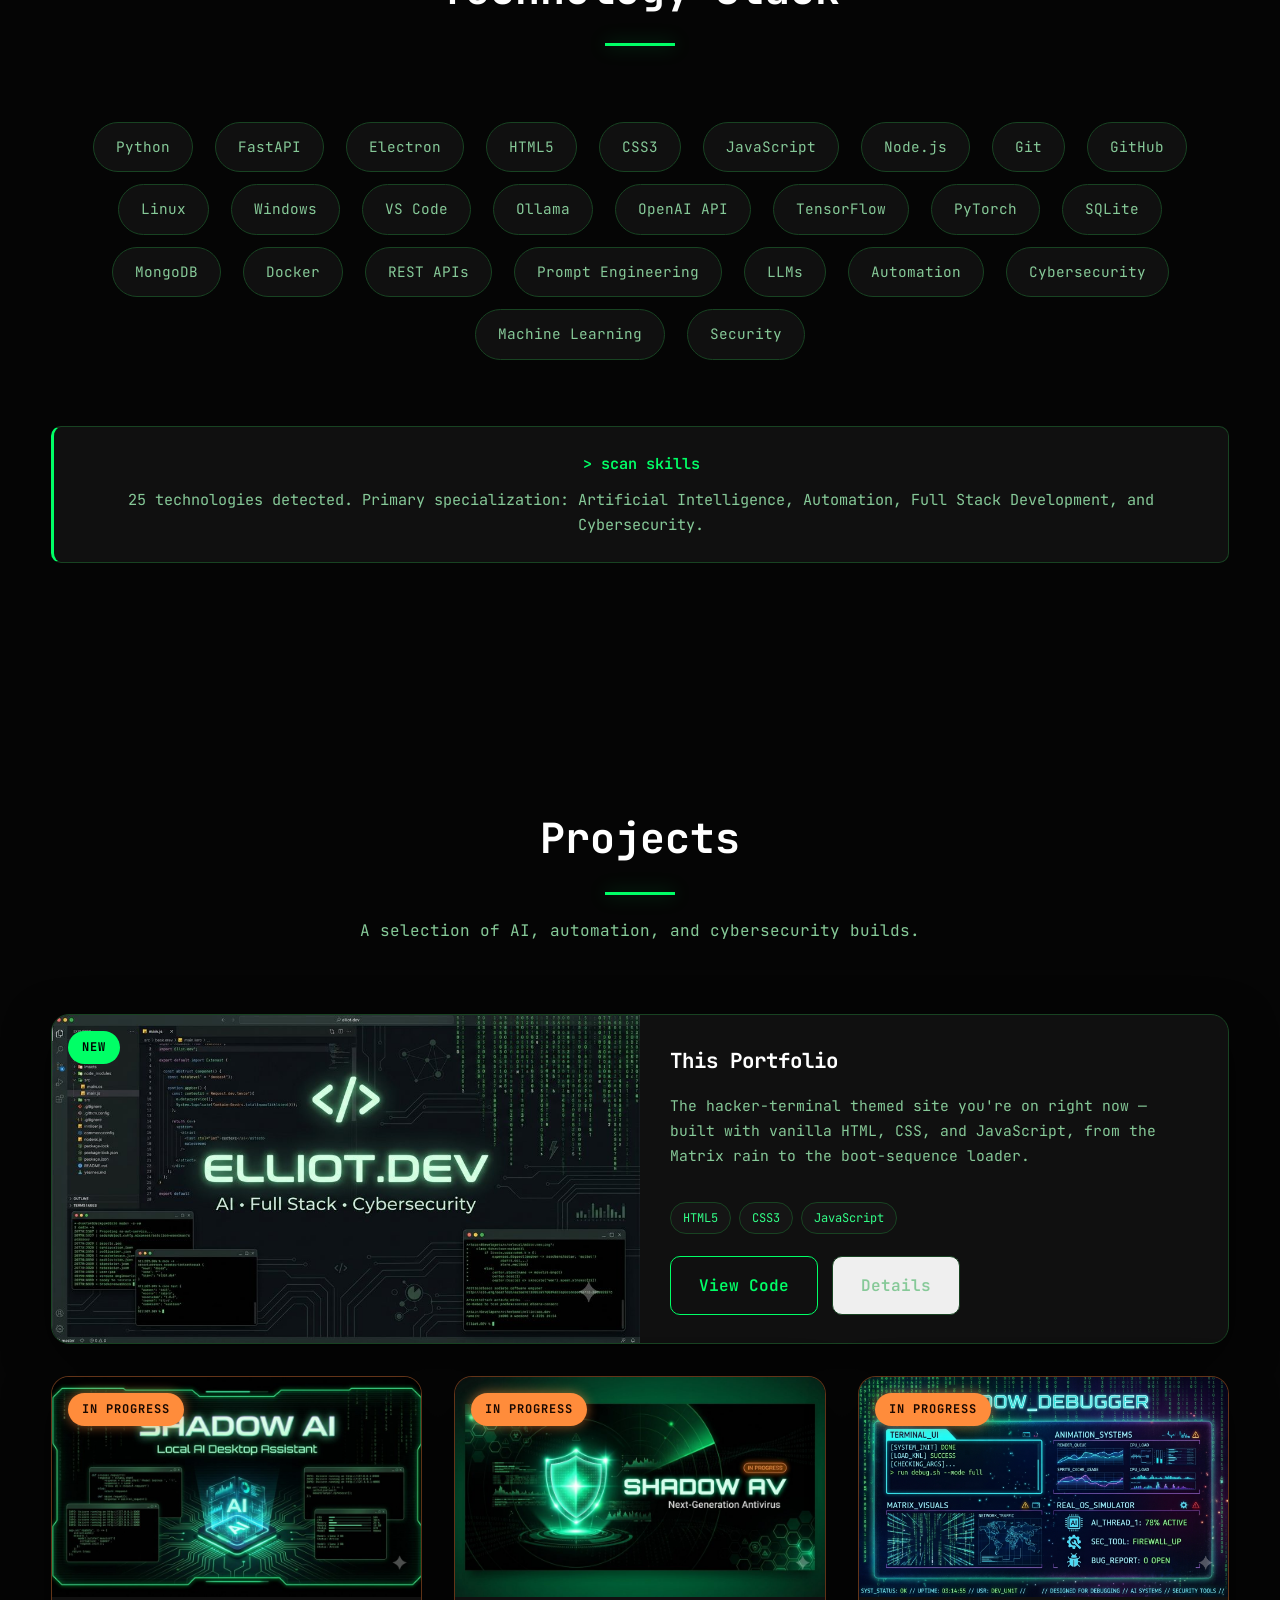
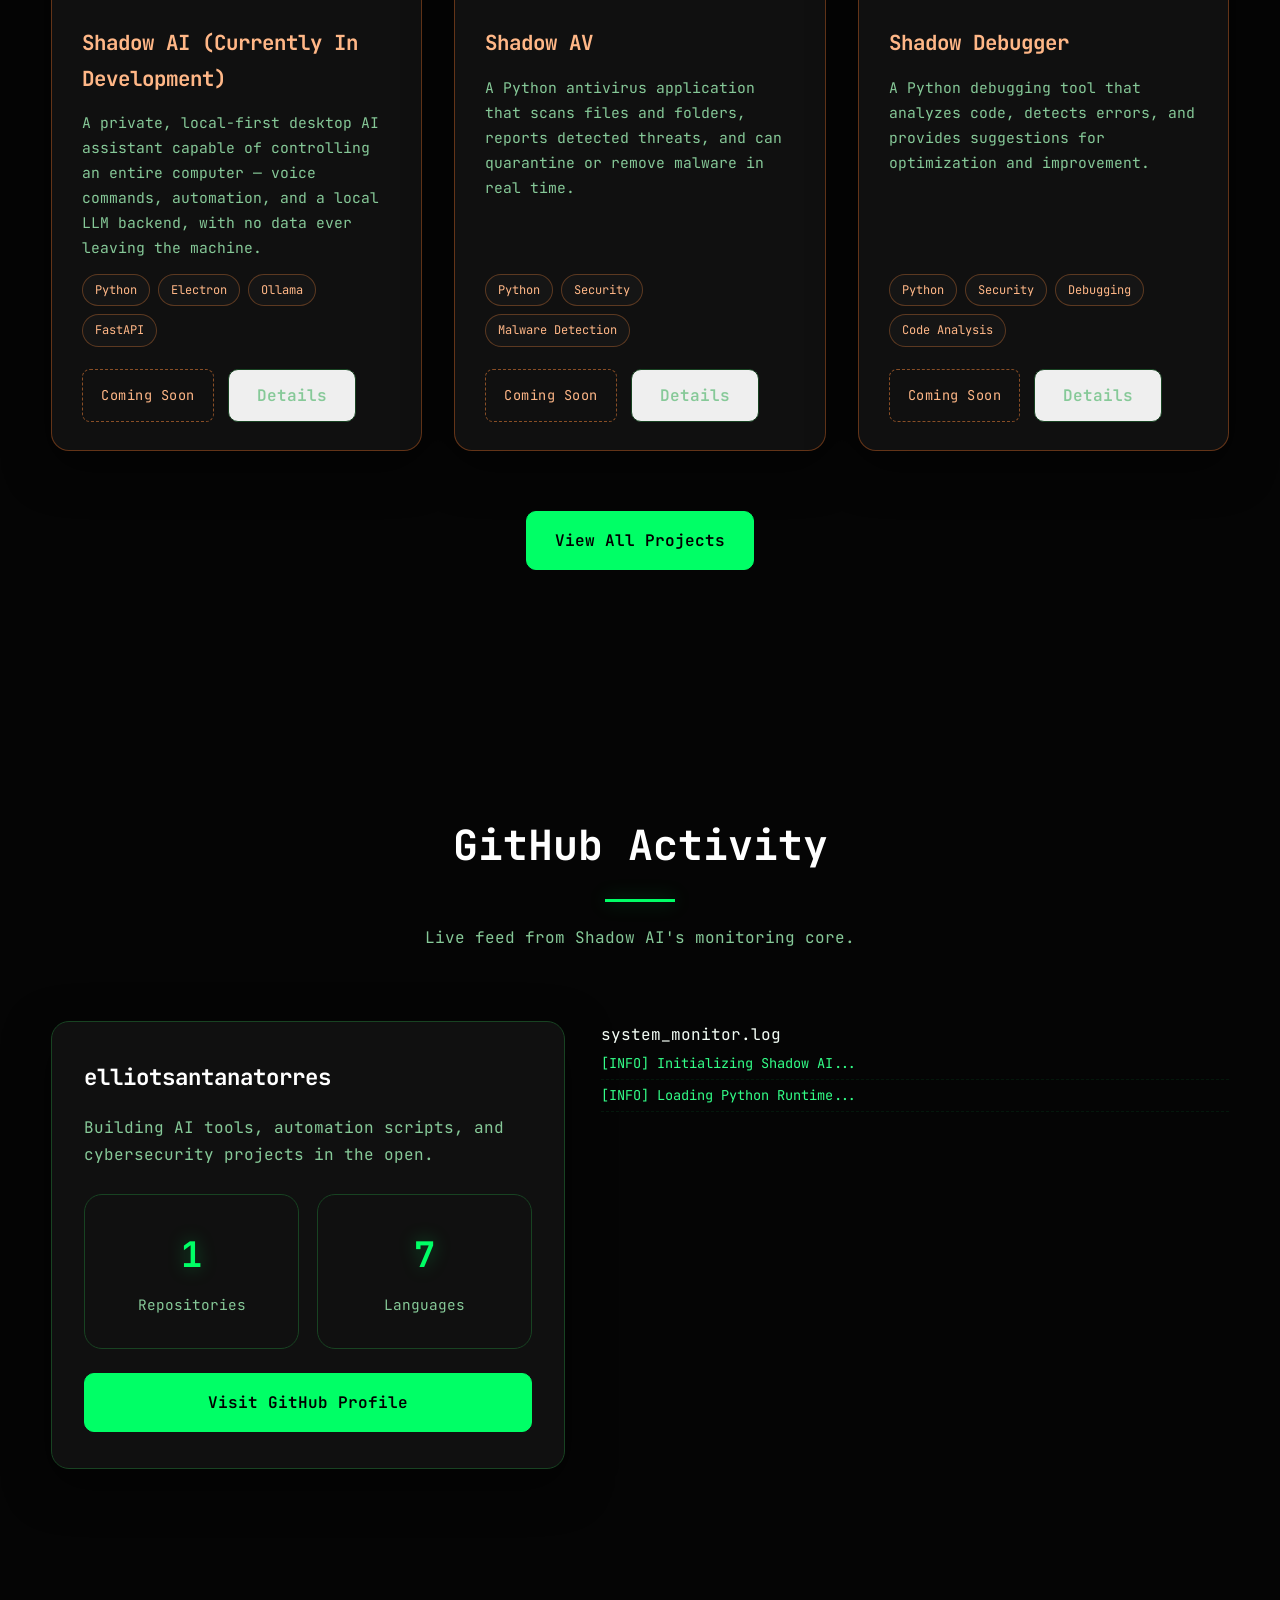
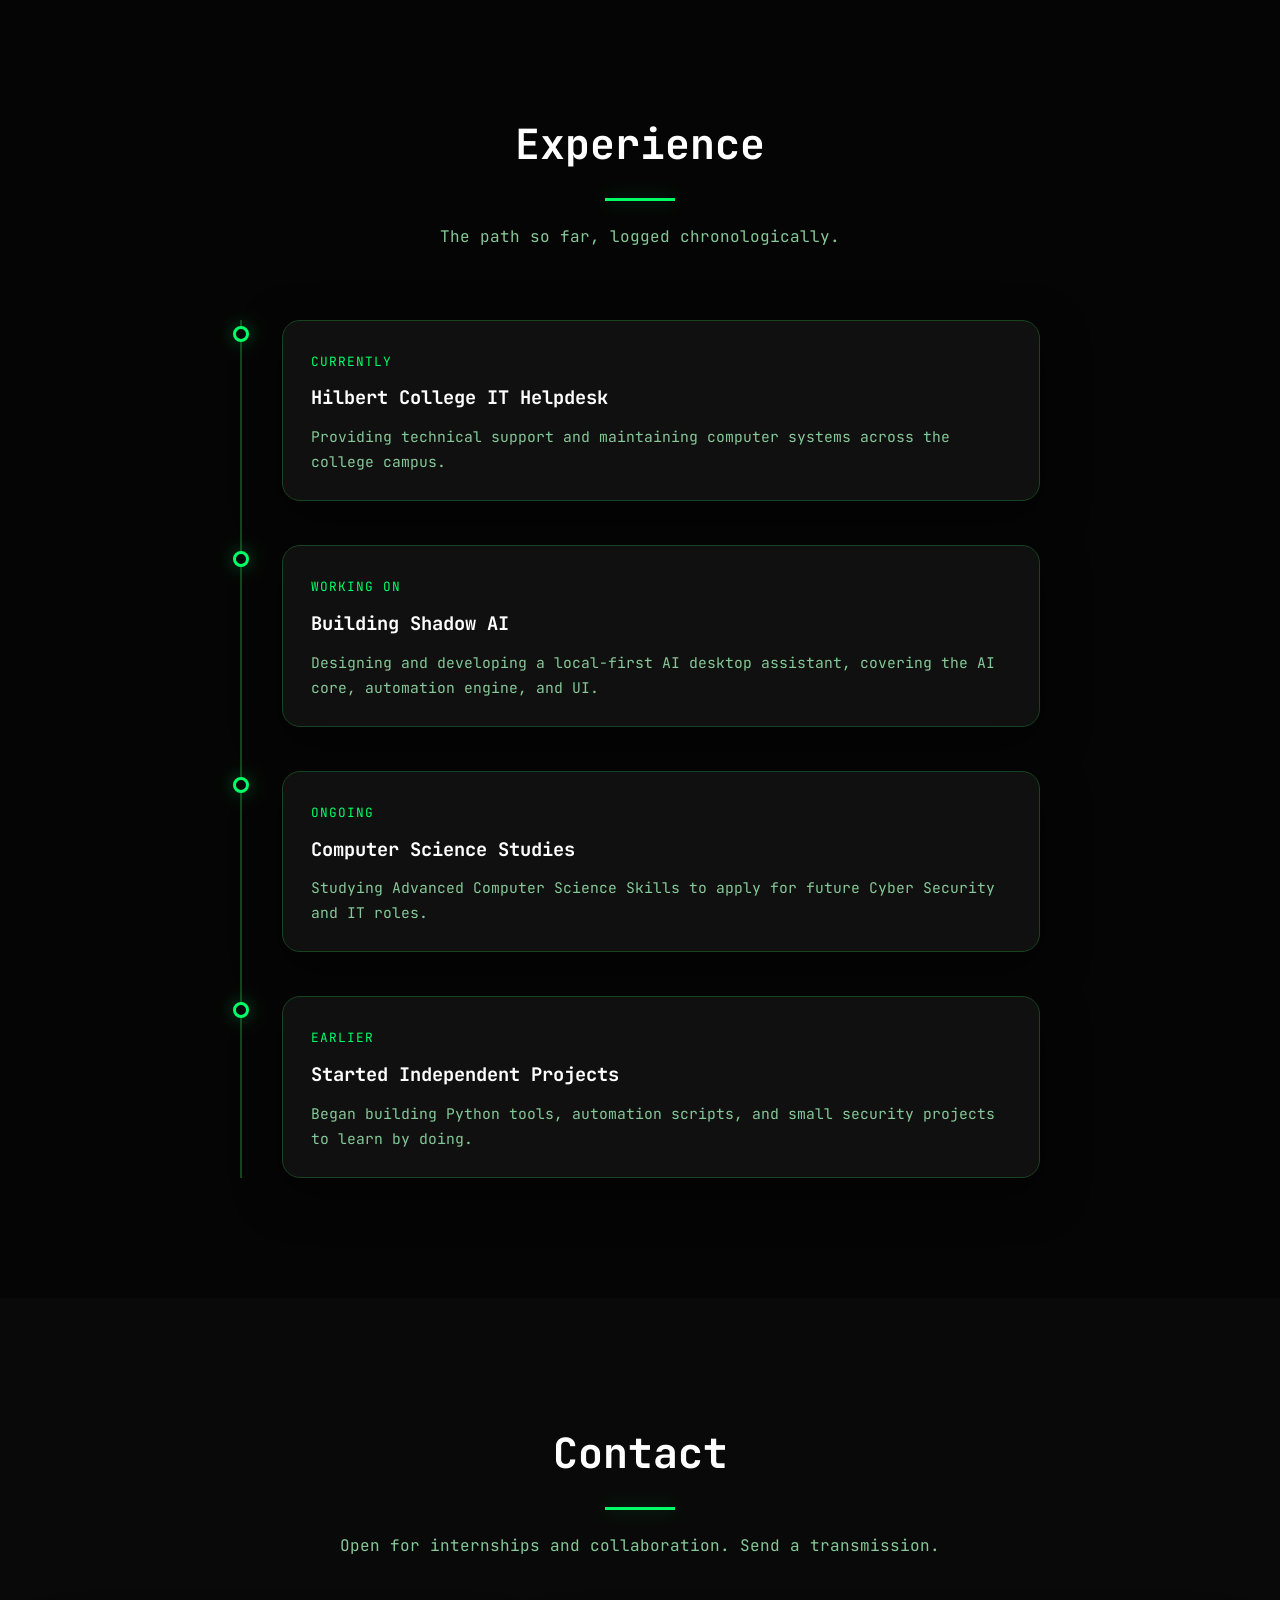
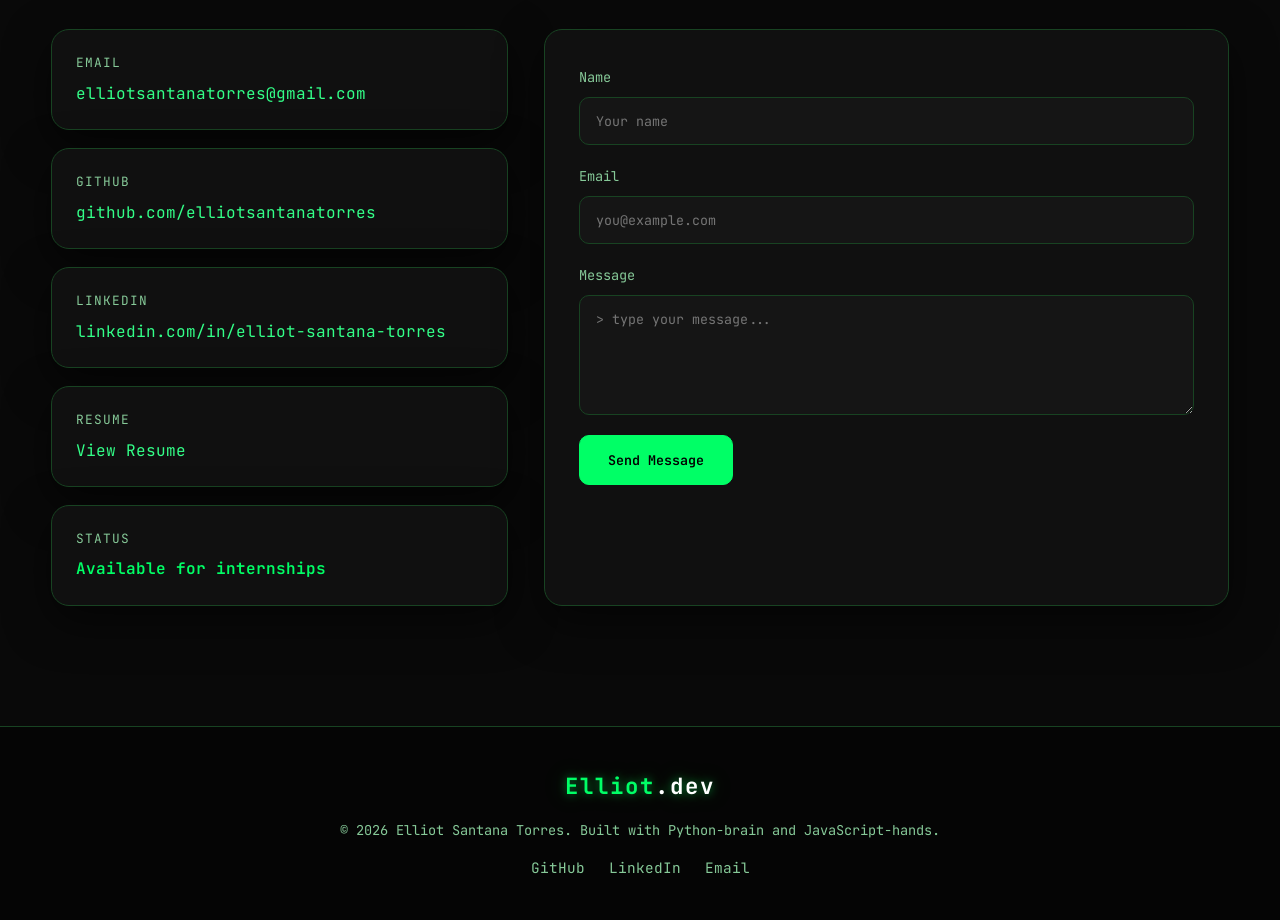
==== commit df4bcf61: "Updated Links and some information" ====
--- a/index.html
+++ b/index.html
@@ -168,15 +168,15 @@
 </div>
 <div class="hero-status">
 
+<span>Solo Developer</span>
+
+<span>Web Development</span>
+
+<span>Cybersecurity</span>
+
 <span>Python</span>
 
 <span>AI</span>
-
-<span>Cybersecurity</span>
-
-<span>Solo Developer</span>
-
-<span>Web Development</span>
 
 </div>
 
@@ -1176,7 +1176,19 @@
     <div class="timeline-item reveal">
         <div class="timeline-dot"></div>
         <div class="timeline-content glass">
-            <span class="timeline-date">Present</span>
+            <span class="timeline-date">Currently</span>
+            <h3>Hilbert College IT Helpdesk</h3>
+            <p>
+                Providing technical support and maintaining computer systems
+                across the college campus.
+            </p>
+        </div>
+    </div>
+
+    <div class="timeline-item reveal">
+        <div class="timeline-dot"></div>
+        <div class="timeline-content glass">
+            <span class="timeline-date">Working On</span>
             <h3>Building Shadow AI</h3>
             <p>
                 Designing and developing a local-first AI desktop assistant,
